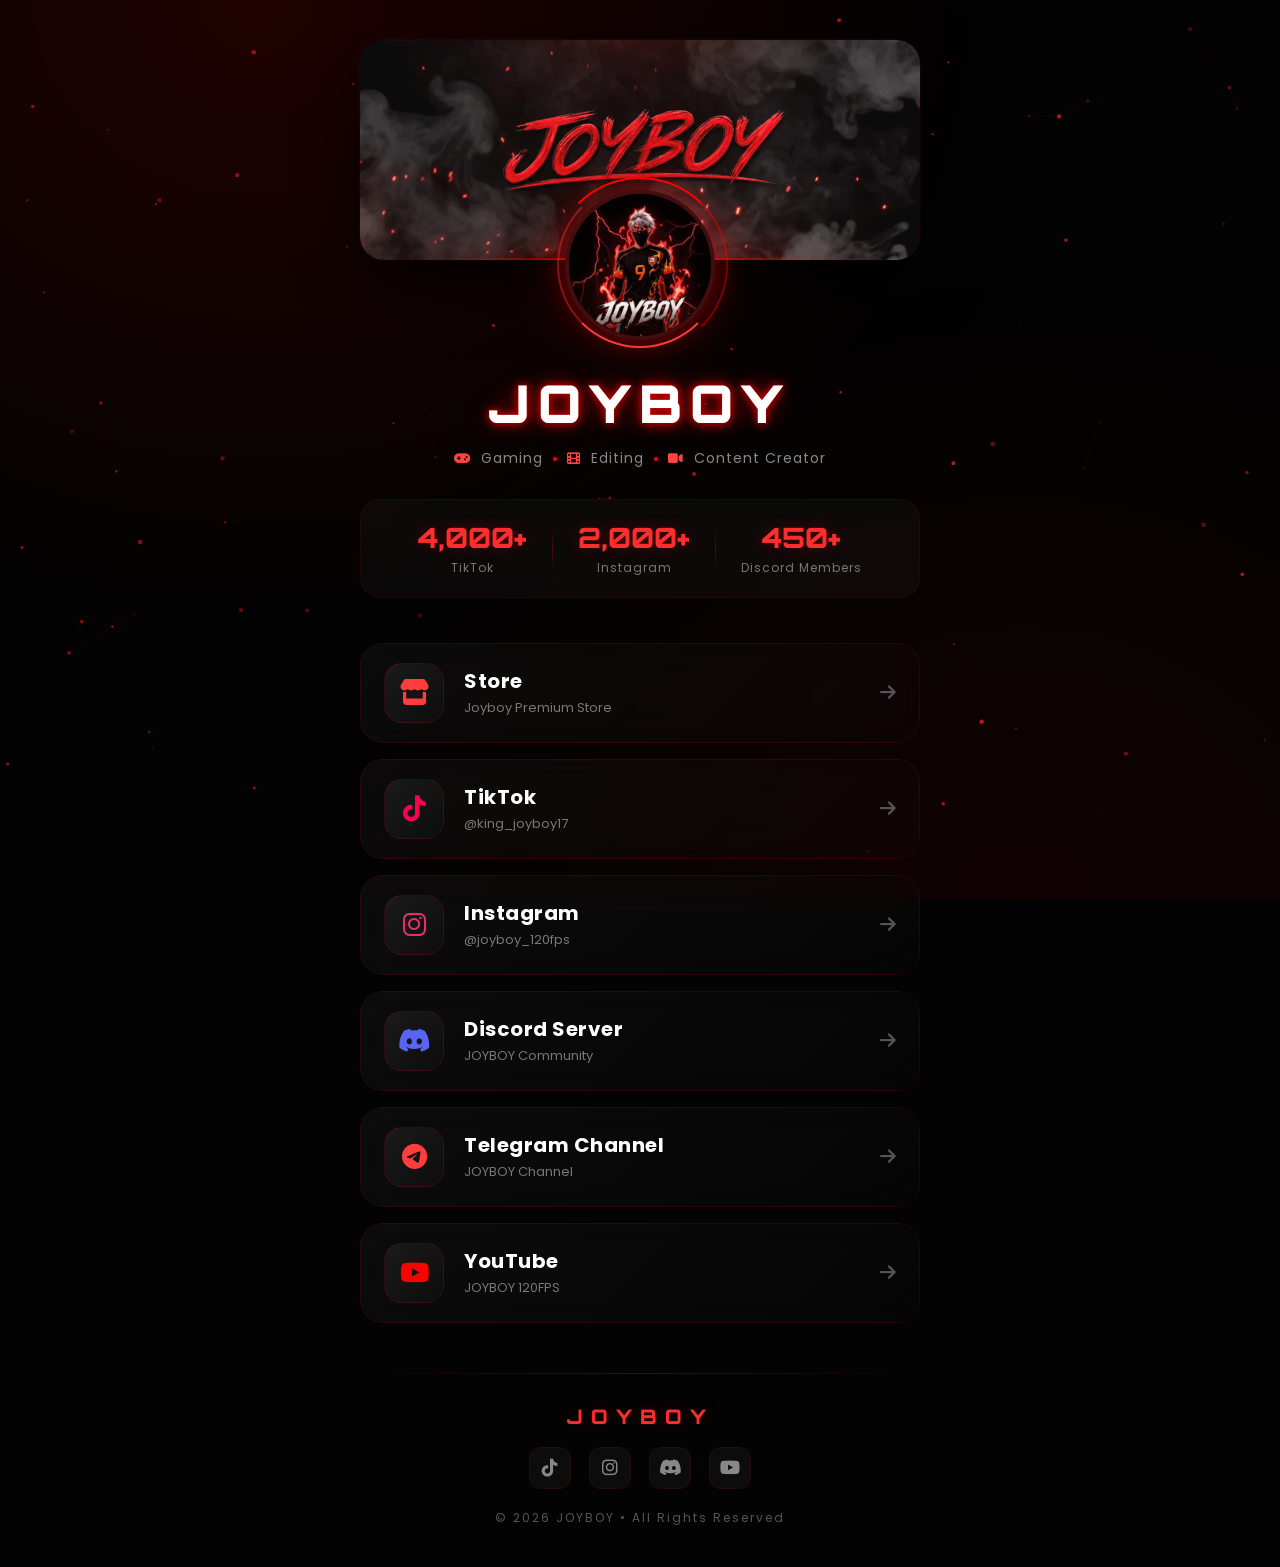
==== index.html @ d31a2109 "Enhance SEO with meta and Open Graph tags Added meta description and Open Graph metadata for better " ====
<!DOCTYPE html>
<html lang="en">
<head>
    <meta charset="UTF-8">
    <meta name="viewport" content="width=device-width, initial-scale=1.0">
    <meta http-equiv="X-Content-Type-Options" content="nosniff">
    <meta name="referrer" content="strict-origin-when-cross-origin">
    <meta name="robots" content="index, follow">
    <meta http-equiv="Permissions-Policy" content="camera=(), microphone=(), geolocation=()">
    
    <title>JOYBOY | Official Portfolio</title>
    <meta name="description" content="Official portfolio and links for JOYBOY — Gaming, Editing & Content Creation.">

    <!-- Open Graph / Social Sharing Metadata -->
    <meta property="og:type" content="website">
    <meta property="og:title" content="JOYBOY | Official Portfolio">
    <meta property="og:description" content="Official portfolio and links for JOYBOY — Gaming, Editing & Content Creation.">
    <meta property="og:image" content="logo.png">

    <link rel="icon" type="image/png" href="logo.png">

    <!-- Preload Critical Assets -->
    <link rel="preload" as="image" href="banner.gif">
    <link rel="preload" as="image" href="logo.png">

    <!-- DNS Prefetch & Preconnect for CDNs -->
    <link rel="preconnect" href="https://fonts.googleapis.com">
    <link rel="preconnect" href="https://fonts.gstatic.com" crossorigin>
    <link rel="dns-prefetch" href="https://cdnjs.cloudflare.com">

    <link href="https://fonts.googleapis.com/css2?family=Poppins:wght@300;400;500;600;700;800;900&family=Orbitron:wght@400;500;600;700;800;900&display=swap" rel="stylesheet">
    <link rel="stylesheet" href="https://cdnjs.cloudflare.com/ajax/libs/font-awesome/6.7.2/css/all.min.css" crossorigin="anonymous" referrerpolicy="no-referrer">
    <link rel="stylesheet" href="style.css">
</head>

<body>
    <!-- LOADING SCREEN -->
    <div class="loader" id="loader">
        <div class="loader-inner">
            <div class="loader-circle-box">
                <div class="loader-ring"></div>
                <div class="loader-percentage" id="loader-percent">0%</div>
            </div>
            <div class="loader-progress-bar">
                <div class="loader-progress-fill" id="loader-fill"></div>
            </div>
            <div class="loader-text">JOYBOY</div>
        </div>
    </div>

    <!-- Particles Canvas -->
    <canvas id="particles" aria-hidden="true"></canvas>

    <!-- Main Content -->
    <main class="container" id="main">

        <!-- Banner -->
        <header class="banner reveal">
            <div class="banner-overlay"></div>
            <img src="banner.gif" alt="JOYBOY Banner" loading="eager" decoding="async" fetchpriority="high">
            <div class="banner-glow"></div>
        </header>

        <!-- Profile Section -->
        <section class="profile reveal">
            <div class="logo-wrapper">
                <div class="logo-ring-outer"></div>
                <div class="logo-ring-inner"></div>
                <div class="logo">
                    <img src="logo.gif" alt="JOYBOY Logo" loading="eager" decoding="async" fetchpriority="high">
                </div>
            </div>
            <h1 class="glitch" data-text="JOYBOY">JOYBOY</h1>
            <div class="tagline">
                <span class="tagline-icon"><i class="fas fa-gamepad" aria-hidden="true"></i></span>
                <span>Gaming</span>
                <span class="dot" aria-hidden="true"></span>
                <span class="tagline-icon"><i class="fas fa-film" aria-hidden="true"></i></span>
                <span>Editing</span>
                <span class="dot" aria-hidden="true"></span>
                <span class="tagline-icon"><i class="fas fa-video" aria-hidden="true"></i></span>
                <span>Content Creator</span>
            </div>

            <!-- Stats -->
            <div class="stats" aria-label="Social Stats">
                <div class="stat-item">
                    <div class="stat-number" data-target="4000">0</div>
                    <div class="stat-label">TikTok</div>
                </div>
                <div class="stat-divider" aria-hidden="true"></div>
                <div class="stat-item">
                    <div class="stat-number" data-target="2000">0</div>
                    <div class="stat-label">Instagram</div>
                </div>
                <div class="stat-divider" aria-hidden="true"></div>
                <div class="stat-item">
                    <div class="stat-number" data-target="450">0</div>
                    <div class="stat-label">Discord Members</div>
                </div>
            </div>
        </section>

        <!-- Navigation Cards -->
        <nav class="cards-wrapper" aria-label="Social Media & Store Links">

            <!-- Store -->
            <a href="Store/index.html" class="card reveal">
                <div class="card-bg"></div>
                <div class="card-content">
                    <div class="icon store">
                        <i class="fas fa-store" aria-hidden="true"></i>
                        <div class="icon-pulse"></div>
                    </div>
                    <div class="text">
                        <h2>Store</h2>
                        <span>Joyboy Premium Store</span>
                    </div>
                    <i class="fas fa-arrow-right arrow" aria-hidden="true"></i>
                </div>
                <div class="card-border"></div>
            </a>

            <!-- TikTok -->
            <a href="https://tiktok.com/@king_joyboy17" target="_blank" rel="noopener noreferrer" class="card reveal">
                <div class="card-bg"></div>
                <div class="card-content">
                    <div class="icon tiktok">
                        <i class="fab fa-tiktok" aria-hidden="true"></i>
                        <div class="icon-pulse"></div>
                    </div>
                    <div class="text">
                        <h2>TikTok</h2>
                        <span>@king_joyboy17</span>
                    </div>
                    <i class="fas fa-arrow-right arrow" aria-hidden="true"></i>
                </div>
                <div class="card-border"></div>
            </a>

            <!-- Instagram -->
            <a href="https://instagram.com/joyboy_120fps" target="_blank" rel="noopener noreferrer" class="card reveal">
                <div class="card-bg"></div>
                <div class="card-content">
                    <div class="icon instagram">
                        <i class="fab fa-instagram" aria-hidden="true"></i>
                        <div class="icon-pulse"></div>
                    </div>
                    <div class="text">
                        <h2>Instagram</h2>
                        <span>@joyboy_120fps</span>
                    </div>
                    <i class="fas fa-arrow-right arrow" aria-hidden="true"></i>
                </div>
                <div class="card-border"></div>
            </a>

            <!-- Discord -->
            <a href="https://discord.gg/hg8tCag54G" target="_blank" rel="noopener noreferrer" class="card reveal">
                <div class="card-bg"></div>
                <div class="card-content">
                    <div class="icon discord">
                        <i class="fab fa-discord" aria-hidden="true"></i>
                        <div class="icon-pulse"></div>
                    </div>
                    <div class="text">
                        <h2>Discord Server</h2>
                        <span>JOYBOY Community</span>
                    </div>
                    <i class="fas fa-arrow-right arrow" aria-hidden="true"></i>
                </div>
                <div class="card-border"></div>
            </a>

            <!-- Telegram -->
            <a href="https://t.me/joyboy_120ff" target="_blank" rel="noopener noreferrer" class="card reveal">
                <div class="card-bg"></div>
                <div class="card-content">
                    <div class="icon telegram">
                        <i class="fab fa-telegram" aria-hidden="true"></i>
                        <div class="icon-pulse"></div>
                    </div>
                    <div class="text">
                        <h2>Telegram Channel</h2>
                        <span>JOYBOY Channel</span>
                    </div>
                    <i class="fas fa-arrow-right arrow" aria-hidden="true"></i>
                </div>
                <div class="card-border"></div>
            </a>

            <!-- YouTube -->
            <a href="https://www.youtube.com/@JoyBoy.120fps" target="_blank" rel="noopener noreferrer" class="card reveal">
                <div class="card-bg"></div>
                <div class="card-content">
                    <div class="icon youtube">
                        <i class="fab fa-youtube" aria-hidden="true"></i>
                        <div class="icon-pulse"></div>
                    </div>
                    <div class="text">
                        <h2>YouTube</h2>
                        <span>JOYBOY 120FPS</span>
                    </div>
                    <i class="fas fa-arrow-right arrow" aria-hidden="true"></i>
                </div>
                <div class="card-border"></div>
            </a>

        </nav>

        <!-- Footer -->
        <footer class="reveal">
            <div class="footer-line"></div>
            <div class="footer-content">
                <div class="footer-brand">JOYBOY</div>
                <div class="footer-socials">
                    <a href="https://tiktok.com/@king_joyboy17" target="_blank" rel="noopener noreferrer" aria-label="TikTok"><i class="fab fa-tiktok"></i></a>
                    <a href="https://instagram.com/joyboy_120fps" target="_blank" rel="noopener noreferrer" aria-label="Instagram"><i class="fab fa-instagram"></i></a>
                    <a href="https://discord.gg/hg8tCag54G" target="_blank" rel="noopener noreferrer" aria-label="Discord"><i class="fab fa-discord"></i></a>
                    <a href="https://www.youtube.com/@JoyBoy.120fps" target="_blank" rel="noopener noreferrer" aria-label="YouTube"><i class="fab fa-youtube"></i></a>
                </div>
                <div class="footer-copy">&copy; 2026 JOYBOY &bull; All Rights Reserved</div>
            </div>
        </footer>
    </main>

    <!-- JavaScript -->
    <script>
    (function() {
        'use strict';

        // ── Loading Screen ──
        window.addEventListener('load', function() {
            var loader = document.getElementById('loader');
            setTimeout(function() {
                loader.classList.add('hidden');
                document.getElementById('main').classList.add('visible');
            }, 1200);
        });

        // ── Particle System ──
        var canvas = document.getElementById('particles');
        var ctx = canvas.getContext('2d');
        var particles = [];
        var mouse = { x: null, y: null };
        var isAnimating = true;

        function resize() {
            canvas.width = window.innerWidth;
            canvas.height = window.innerHeight;
        }
        resize();
        window.addEventListener('resize', resize, { passive: true });

        window.addEventListener('mousemove', function(e) {
            mouse.x = e.clientX;
            mouse.y = e.clientY;
        }, { passive: true });

        function Particle() {
            this.x = Math.random() * canvas.width;
            this.y = Math.random() * canvas.height;
            this.size = Math.random() * 2 + 0.5;
            this.speedX = (Math.random() - 0.5) * 0.8;
            this.speedY = (Math.random() - 0.5) * 0.8;
            this.opacity = Math.random() * 0.5 + 0.2;
        }

        Particle.prototype.update = function() {
            this.x += this.speedX;
            this.y += this.speedY;
            if (this.x > canvas.width) this.x = 0;
            if (this.x < 0) this.x = canvas.width;
            if (this.y > canvas.height) this.y = 0;
            if (this.y < 0) this.y = canvas.height;

            if (mouse.x !== null) {
                var dx = mouse.x - this.x;
                var dy = mouse.y - this.y;
                var dist = Math.sqrt(dx * dx + dy * dy);
                if (dist < 120) {
                    this.x -= dx * 0.02;
                    this.y -= dy * 0.02;
                }
            }
        };

        Particle.prototype.draw = function() {
            ctx.beginPath();
            ctx.arc(this.x, this.y, this.size, 0, Math.PI * 2);
            ctx.fillStyle = 'rgba(255, 40, 40, ' + this.opacity + ')';
            ctx.fill();
        };

        var particleCount = Math.min(80, Math.floor(window.innerWidth / 15));
        for (var i = 0; i < particleCount; i++) {
            particles.push(new Particle());
        }

        function connectParticles() {
            for (var a = 0; a < particles.length; a++) {
                for (var b = a + 1; b < particles.length; b++) {
                    var dx = particles[a].x - particles[b].x;
                    var dy = particles[a].y - particles[b].y;
                    var dist = Math.sqrt(dx * dx + dy * dy);
                    if (dist < 150) {
                        ctx.beginPath();
                        ctx.strokeStyle = 'rgba(255, 0, 0, ' + (0.15 * (1 - dist / 150)) + ')';
                        ctx.lineWidth = 0.5;
                        ctx.moveTo(particles[a].x, particles[a].y);
                        ctx.lineTo(particles[b].x, particles[b].y);
                        ctx.stroke();
                    }
                }
            }
        }

        function animate() {
            if (!isAnimating) return;
            ctx.clearRect(0, 0, canvas.width, canvas.height);
            for (var i = 0; i < particles.length; i++) {
                particles[i].update();
                particles[i].draw();
            }
            connectParticles();
            requestAnimationFrame(animate);
        }
        animate();

        // Pause animation when page is hidden to save performance
        document.addEventListener('visibilitychange', function() {
            isAnimating = !document.hidden;
            if (isAnimating) animate();
        });

        // ── Scroll Reveal ──
        var reveals = document.querySelectorAll('.reveal');
        function checkReveal() {
            for (var i = 0; i < reveals.length; i++) {
                var top = reveals[i].getBoundingClientRect().top;
                if (top < window.innerHeight - 60) {
                    reveals[i].classList.add('active');
                }
            }
        }
        window.addEventListener('scroll', checkReveal, { passive: true });
        window.addEventListener('load', function() {
            setTimeout(checkReveal, 1300);
        });

        // ── Counter Animation ──
        function animateCounters() {
            var counters = document.querySelectorAll('.stat-number');
            for (var i = 0; i < counters.length; i++) {
                var target = parseInt(counters[i].getAttribute('data-target'), 10);
                var increment = target / 60;
                var el = counters[i];
                (function(el, target, increment) {
                    var current = 0;
                    function step() {
                        current += increment;
                        if (current >= target) {
                            el.textContent = target.toLocaleString() + '+';
                        } else {
                            el.textContent = Math.floor(current).toLocaleString() + '+';
                            requestAnimationFrame(step);
                        }
                    }
                    step();
                })(el, target, increment);
            }
        }

        var statsObserved = false;
        var statsSection = document.querySelector('.stats');
        if (statsSection) {
            var observer = new IntersectionObserver(function(entries) {
                if (entries[0].isIntersecting && !statsObserved) {
                    statsObserved = true;
                    animateCounters();
                }
            }, { threshold: 0.5 });
            observer.observe(statsSection);
        }

        // ── Tilt Effect on Cards ──
        var cards = document.querySelectorAll('.card');
        for (var i = 0; i < cards.length; i++) {
            (function(card) {
                card.addEventListener('mousemove', function(e) {
                    var rect = card.getBoundingClientRect();
                    var x = e.clientX - rect.left;
                    var y = e.clientY - rect.top;
                    var centerX = rect.width / 2;
                    var centerY = rect.height / 2;
                    var rotateX = (y - centerY) / 15;
                    var rotateY = (centerX - x) / 15;
                    card.style.transform = 'perspective(1000px) rotateX(' + rotateX + 'deg) rotateY(' + rotateY + 'deg) translateY(-5px)';
                }, { passive: true });
                card.addEventListener('mouseleave', function() {
                    card.style.transform = 'perspective(1000px) rotateX(0) rotateY(0) translateY(0)';
                });
            })(cards[i]);
        }

        // ── Image Fade-in on Load ──
        var allImages = document.querySelectorAll('.banner img, .logo img');
        for (var i = 0; i < allImages.length; i++) {
            (function(img) {
                if (img.complete) {
                    img.classList.add('loaded');
                } else {
                    img.addEventListener('load', function() {
                        img.classList.add('loaded');
                    });
                }
            })(allImages[i]);
        }

    })();

        document.addEventListener("DOMContentLoaded", () => {
        const loader = document.getElementById("loader");
        const loaderPercent = document.getElementById("loader-percent");
        const loaderFill = document.getElementById("loader-fill");
        const container = document.querySelector(".container");

        let progress = 0;

        // Simulate page loading progress from 0 to 100
        const interval = setInterval(() => {
            // Increases progress by a random amount for a natural load feel
            progress += Math.floor(Math.random() * 5) + 2;

            if (progress >= 100) {
                progress = 100;
                clearInterval(interval);

                // Update UI to 100%
                loaderPercent.textContent = `100%`;
                loaderFill.style.width = `100%`;

                // Fade out loader and reveal content
                setTimeout(() => {
                    loader.classList.add("hidden");
                    if (container) {
                        container.classList.add("visible");
                    }
                }, 400);
            } else {
                loaderPercent.textContent = `${progress}%`;
                loaderFill.style.width = `${progress}%`;
            }
        }, 30);
    });
    </script>
</body>
</html>
---- style.css ----
* {
    margin: 0;
    padding: 0;
    box-sizing: border-box;
    font-family: 'Poppins', sans-serif;
}

img {
    image-rendering: auto;
    -webkit-user-drag: none;
    user-select: none;
}

body {
    background: #030303;
    color: #fff;
    overflow-x: hidden;
    display: flex;
    justify-content: center;
    min-height: 100vh;
    position: relative;
    padding: 40px 20px;
}

/* ══════════════════════════════════ */
/* LOADING SCREEN                     */
/* ══════════════════════════════════ */

.loader {
    position: fixed;
    inset: 0;
    background: #030303;
    display: flex;
    align-items: center;
    justify-content: center;
    z-index: 10000;
    transition: opacity 0.6s ease, visibility 0.6s ease;
}

.loader.hidden {
    opacity: 0;
    visibility: hidden;
    pointer-events: none;
}

.loader-inner {
    text-align: center;
    position: relative;
}

.loader-ring {
    width: 120px;
    height: 120px;
    border-radius: 50%;
    border: 3px solid transparent;
    border-top-color: #ff0000;
    border-right-color: #ff000088;
    animation: loaderSpin 1s linear infinite;
    margin: 0 auto 20px;
    position: relative;
}

.loader-ring::before {
    content: '';
    position: absolute;
    inset: 8px;
    border-radius: 50%;
    border: 2px solid transparent;
    border-bottom-color: #ff4444;
    border-left-color: #ff444488;
    animation: loaderSpin 0.6s linear infinite reverse;
}

@keyframes loaderSpin {
    to { transform: rotate(360deg); }
}

.loader-text {
    font-family: 'Orbitron', sans-serif;
    font-size: 28px;
    font-weight: 900;
    letter-spacing: 10px;
    color: #ff0000;
    text-shadow:
        0 0 20px #ff000088,
        0 0 40px #ff000044;
    animation: loaderPulse 1.5s ease-in-out infinite;
}

@keyframes loaderPulse {
    0%, 100% { opacity: 0.5; }
    50% { opacity: 1; }
}

/* ══════════════════════════════════ */
/* PARTICLES CANVAS                   */
/* ══════════════════════════════════ */

#particles {
    position: fixed;
    inset: 0;
    z-index: 0;
    pointer-events: none;
}

/* ══════════════════════════════════ */
/* ANIMATED BACKGROUND                */
/* ══════════════════════════════════ */

body::before {
    content: '';
    position: fixed;
    width: 400%;
    height: 400%;
    background:
        radial-gradient(circle, rgba(255, 0, 0, 0.06) 1px, transparent 1px);
    background-size: 80px 80px;
    animation: bgDrift 40s linear infinite;
    z-index: -2;
    top: -50%;
    left: -50%;
}

@keyframes bgDrift {
    from { transform: translate(0, 0) rotate(0deg); }
    to { transform: translate(-80px, -80px) rotate(1deg); }
}

body::after {
    content: '';
    position: fixed;
    inset: 0;
    background:
        radial-gradient(ellipse at 20% 0%, rgba(255, 0, 0, 0.12) 0%, transparent 50%),
        radial-gradient(ellipse at 80% 100%, rgba(255, 0, 0, 0.06) 0%, transparent 50%);
    z-index: -1;
    pointer-events: none;
}

/* ══════════════════════════════════ */
/* CONTAINER                          */
/* ══════════════════════════════════ */

.container {
    width: 100%;
    max-width: 560px;
    position: relative;
    z-index: 1;
    opacity: 0;
    transition: opacity 0.8s ease;
}

.container.visible {
    opacity: 1;
}

/* ══════════════════════════════════ */
/* SCROLL REVEAL                      */
/* ══════════════════════════════════ */

.reveal {
    opacity: 0;
    transform: translateY(40px);
    transition: opacity 0.7s ease, transform 0.7s ease;
}

.reveal.active {
    opacity: 1;
    transform: translateY(0);
}

/* ══════════════════════════════════ */
/* BANNER                             */
/* ══════════════════════════════════ */

.banner {
    width: 100%;
    height: 220px;
    border-radius: 24px;
    overflow: hidden;
    position: relative;
    box-shadow:
        0 25px 60px rgba(0, 0, 0, 0.7),
        0 0 0 1px rgba(255, 0, 0, 0.1);
    background: #0a0a0a;
}

/* Skeleton shimmer while loading */
.banner::after {
    content: '';
    position: absolute;
    inset: 0;
    background: linear-gradient(
        90deg,
        #0a0a0a 25%,
        #151515 50%,
        #0a0a0a 75%
    );
    background-size: 200% 100%;
    animation: bannerShimmer 1.5s ease-in-out infinite;
    z-index: 0;
}

.banner img.loaded ~ .banner-overlay,
.banner img.loaded {
    z-index: 1;
}

@keyframes bannerShimmer {
    0% { background-position: 200% 0; }
    100% { background-position: -200% 0; }
}

.banner img {
    width: 100%;
    height: 100%;
    object-fit: cover;
    transition: transform 0.6s ease, opacity 0.5s ease;
    opacity: 0;
    position: relative;
    z-index: 1;
}

.banner img.loaded {
    opacity: 1;
}

.banner:hover img {
    transform: scale(1.05);
}

.banner-overlay {
    position: absolute;
    inset: 0;
    background: linear-gradient(
        180deg,
        transparent 40%,
        rgba(3, 3, 3, 0.8) 100%
    );
    z-index: 1;
    pointer-events: none;
}

.banner-glow {
    position: absolute;
    bottom: -2px;
    left: 10%;
    right: 10%;
    height: 4px;
    background: linear-gradient(90deg, transparent, #ff0000, transparent);
    border-radius: 50%;
    box-shadow: 0 0 30px #ff000088, 0 0 60px #ff000044;
    z-index: 2;
    animation: bannerGlow 3s ease-in-out infinite;
}

@keyframes bannerGlow {
    0%, 100% { opacity: 0.6; }
    50% { opacity: 1; }
}

/* ══════════════════════════════════ */
/* PROFILE SECTION                    */
/* ══════════════════════════════════ */

.profile {
    text-align: center;
    margin-top: -75px;
    margin-bottom: 45px;
    position: relative;
    z-index: 2;
}

/* Logo Wrapper with animated rings */
.logo-wrapper {
    width: 160px;
    height: 160px;
    margin: 0 auto;
    position: relative;
    display: flex;
    align-items: center;
    justify-content: center;
}

.logo-ring-outer,
.logo-ring-inner {
    position: absolute;
    border-radius: 50%;
    border: 2px solid transparent;
}

.logo-ring-outer {
    inset: -8px;
    border-top-color: #ff0000;
    border-right-color: #ff000066;
    animation: ringRotate 4s linear infinite;
}

.logo-ring-inner {
    inset: -3px;
    border-bottom-color: #ff4444;
    border-left-color: #ff444466;
    animation: ringRotate 2.5s linear infinite reverse;
}

@keyframes ringRotate {
    to { transform: rotate(360deg); }
}

.logo {
    width: 150px;
    height: 150px;
    border-radius: 50%;
    overflow: hidden;
    background: #111;
    border: 4px solid rgba(255, 0, 0, 0.2);
    box-shadow:
        0 0 30px #ff000066,
        0 0 60px #ff000033,
        inset 0 0 20px rgba(0, 0, 0, 0.5);
    position: relative;
    z-index: 1;
}

.logo img {
    width: 100%;
    height: 100%;
    object-fit: cover;
}

/* Glitch Title */
.profile h1 {
    margin-top: 25px;
    font-family: 'Orbitron', sans-serif;
    font-size: 52px;
    font-weight: 900;
    letter-spacing: 8px;
    color: #fff;
    position: relative;
    text-shadow:
        0 0 10px #ff000066,
        0 0 30px #ff000033;
}

.glitch::before,
.glitch::after {
    content: attr(data-text);
    position: absolute;
    left: 0;
    right: 0;
    top: 0;
    overflow: hidden;
    pointer-events: none;
}

.glitch::before {
    color: #ff0000;
    z-index: -1;
    animation: glitch1 3s infinite linear alternate-reverse;
}

.glitch::after {
    color: #00ffff;
    z-index: -2;
    animation: glitch2 2s infinite linear alternate-reverse;
}

@keyframes glitch1 {
    0%, 90% { clip-path: inset(0 0 0 0); transform: translate(0); }
    92% { clip-path: inset(20% 0 40% 0); transform: translate(-3px, 2px); }
    94% { clip-path: inset(60% 0 10% 0); transform: translate(3px, -1px); }
    96% { clip-path: inset(30% 0 30% 0); transform: translate(-2px, 1px); }
    98% { clip-path: inset(10% 0 70% 0); transform: translate(2px, -2px); }
    100% { clip-path: inset(0 0 0 0); transform: translate(0); }
}

@keyframes glitch2 {
    0%, 88% { clip-path: inset(0 0 0 0); transform: translate(0); }
    90% { clip-path: inset(50% 0 20% 0); transform: translate(3px, 1px); }
    93% { clip-path: inset(10% 0 60% 0); transform: translate(-3px, -1px); }
    96% { clip-path: inset(40% 0 20% 0); transform: translate(2px, 2px); }
    100% { clip-path: inset(0 0 0 0); transform: translate(0); }
}

/* Tagline */
.tagline {
    display: flex;
    align-items: center;
    justify-content: center;
    gap: 10px;
    margin-top: 12px;
    flex-wrap: wrap;
}

.tagline span {
    color: #888;
    font-size: 14px;
    font-weight: 400;
    letter-spacing: 1px;
}

.tagline .tagline-icon {
    color: #ff4444;
    font-size: 13px;
}

.tagline .dot {
    width: 4px;
    height: 4px;
    background: #ff0000;
    border-radius: 50%;
    display: inline-block;
    box-shadow: 0 0 6px #ff000088;
}

/* ══════════════════════════════════ */
/* STATS SECTION                      */
/* ══════════════════════════════════ */

.stats {
    display: flex;
    align-items: center;
    justify-content: center;
    gap: 25px;
    margin-top: 30px;
    padding: 20px 30px;
    background: rgba(255, 255, 255, 0.03);
    border: 1px solid rgba(255, 0, 0, 0.1);
    border-radius: 20px;
    backdrop-filter: blur(10px);
}

.stat-item {
    text-align: center;
}

.stat-number {
    font-family: 'Orbitron', sans-serif;
    font-size: 28px;
    font-weight: 800;
    color: #ff2d2d;
    text-shadow: 0 0 15px #ff000044;
}

.stat-label {
    font-size: 12px;
    color: #777;
    letter-spacing: 1px;
    margin-top: 4px;
}

.stat-divider {
    width: 1px;
    height: 40px;
    background: linear-gradient(180deg, transparent, rgba(255, 0, 0, 0.3), transparent);
}

/* ══════════════════════════════════ */
/* CARDS                              */
/* ══════════════════════════════════ */

.cards-wrapper {
    display: flex;
    flex-direction: column;
    gap: 16px;
}

.card {
    display: block;
    text-decoration: none;
    color: #fff;
    position: relative;
    border-radius: 22px;
    overflow: hidden;
    transition: transform 0.4s ease, box-shadow 0.4s ease;
    cursor: pointer;
}

.card-bg {
    position: absolute;
    inset: 0;
    background: linear-gradient(
        135deg,
        rgba(255, 255, 255, 0.04) 0%,
        rgba(255, 255, 255, 0.01) 100%
    );
    backdrop-filter: blur(20px);
    z-index: 0;
}

.card-border {
    position: absolute;
    inset: 0;
    border-radius: 22px;
    border: 1px solid rgba(255, 0, 0, 0.15);
    z-index: 2;
    pointer-events: none;
    transition: border-color 0.4s ease;
}

.card:hover .card-border {
    border-color: rgba(255, 0, 0, 0.6);
}

.card:hover {
    box-shadow:
        0 10px 40px rgba(255, 0, 0, 0.15),
        0 0 0 1px rgba(255, 0, 0, 0.3),
        inset 0 0 30px rgba(255, 0, 0, 0.03);
}

.card-content {
    display: flex;
    align-items: center;
    justify-content: space-between;
    padding: 20px 24px;
    position: relative;
    z-index: 1;
}

/* Icon */
.icon {
    width: 60px;
    height: 60px;
    border-radius: 18px;
    background: linear-gradient(135deg, #1a1a1a, #0d0d0d);
    border: 1px solid rgba(255, 0, 0, 0.15);
    display: flex;
    align-items: center;
    justify-content: center;
    font-size: 26px;
    color: #ff3d3d;
    position: relative;
    transition: transform 0.4s ease, box-shadow 0.4s ease, border-color 0.4s ease;
    flex-shrink: 0;
}

.icon-pulse {
    position: absolute;
    inset: -4px;
    border-radius: 20px;
    border: 2px solid transparent;
    opacity: 0;
    transition: opacity 0.4s ease;
}

.card:hover .icon {
    transform: scale(1.1) rotate(5deg);
    box-shadow: 0 0 25px rgba(255, 0, 0, 0.4);
    border-color: rgba(255, 0, 0, 0.5);
}

.card:hover .icon-pulse {
    opacity: 1;
    border-color: rgba(255, 0, 0, 0.3);
    animation: iconPulse 1.5s ease-in-out infinite;
}

@keyframes iconPulse {
    0%, 100% { transform: scale(1); opacity: 0.5; }
    50% { transform: scale(1.15); opacity: 0; }
}

/* Icon Variants */
.icon.tiktok { color: #ff0050; }
.icon.instagram { color: #e1306c; }
.icon.discord { color: #5865f2; }
.icon.youtube { color: #ff0000; }

.card:hover .icon.tiktok { box-shadow: 0 0 25px rgba(255, 0, 80, 0.4); border-color: rgba(255, 0, 80, 0.5); }
.card:hover .icon.instagram { box-shadow: 0 0 25px rgba(225, 48, 108, 0.4); border-color: rgba(225, 48, 108, 0.5); }
.card:hover .icon.discord { box-shadow: 0 0 25px rgba(88, 101, 242, 0.4); border-color: rgba(88, 101, 242, 0.5); }
.card:hover .icon.youtube { box-shadow: 0 0 25px rgba(255, 0, 0, 0.4); border-color: rgba(255, 0, 0, 0.5); }

/* Text */
.text {
    flex: 1;
    margin-left: 20px;
}

.text h2 {
    font-size: 20px;
    font-weight: 700;
    letter-spacing: 0.5px;
    line-height: 1.3;
}

.text span {
    font-size: 13px;
    color: #777;
    font-weight: 400;
    transition: color 0.3s ease;
}

.card:hover .text span {
    color: #ff6666;
}

/* Arrow */
.arrow {
    font-size: 18px;
    color: #555;
    transition: transform 0.4s ease, color 0.4s ease;
    flex-shrink: 0;
}

.card:hover .arrow {
    transform: translateX(6px);
    color: #ff0000;
}

/* Staggered reveal delay */
.card.reveal:nth-of-type(1) { transition-delay: 0.1s; }
.card.reveal:nth-of-type(2) { transition-delay: 0.2s; }
.card.reveal:nth-of-type(3) { transition-delay: 0.3s; }
.card.reveal:nth-of-type(4) { transition-delay: 0.4s; }
.card.reveal:nth-of-type(5) { transition-delay: 0.5s; }

/* ══════════════════════════════════ */
/* FOOTER                             */
/* ══════════════════════════════════ */

footer {
    margin-top: 50px;
    position: relative;
}

.footer-line {
    width: 100%;
    height: 1px;
    background: linear-gradient(90deg, transparent, rgba(255, 0, 0, 0.3), transparent);
    margin-bottom: 30px;
}

.footer-content {
    text-align: center;
}

.footer-brand {
    font-family: 'Orbitron', sans-serif;
    font-size: 20px;
    font-weight: 800;
    letter-spacing: 8px;
    color: #ff2d2d;
    text-shadow: 0 0 15px #ff000044;
    margin-bottom: 18px;
}

.footer-socials {
    display: flex;
    justify-content: center;
    gap: 18px;
    margin-bottom: 20px;
}

.footer-socials a {
    width: 42px;
    height: 42px;
    border-radius: 12px;
    background: rgba(255, 255, 255, 0.04);
    border: 1px solid rgba(255, 0, 0, 0.1);
    display: flex;
    align-items: center;
    justify-content: center;
    color: #888;
    font-size: 18px;
    text-decoration: none;
    transition: all 0.3s ease;
}

.footer-socials a:hover {
    color: #ff0000;
    border-color: rgba(255, 0, 0, 0.5);
    background: rgba(255, 0, 0, 0.08);
    transform: translateY(-4px);
    box-shadow: 0 8px 20px rgba(255, 0, 0, 0.2);
}

.footer-copy {
    font-size: 12px;
    color: #555;
    letter-spacing: 2px;
}

/* ══════════════════════════════════ */
/* CUSTOM SCROLLBAR                   */
/* ══════════════════════════════════ */

::-webkit-scrollbar {
    width: 8px;
}

::-webkit-scrollbar-thumb {
    background: linear-gradient(180deg, #ff0000, #aa0000);
    border-radius: 20px;
}

::-webkit-scrollbar-track {
    background: #0a0a0a;
}

/* ══════════════════════════════════ */
/* RESPONSIVE                         */
/* ══════════════════════════════════ */

@media (max-width: 600px) {
    body {
        padding: 20px 14px;
    }

    .banner {
        height: 170px;
        border-radius: 18px;
    }

    .profile {
        margin-top: -60px;
    }

    .logo-wrapper {
        width: 130px;
        height: 130px;
    }

    .logo {
        width: 120px;
        height: 120px;
    }

    .profile h1 {
        font-size: 36px;
        letter-spacing: 5px;
    }

    .tagline span {
        font-size: 12px;
    }

    .stats {
        gap: 15px;
        padding: 16px 20px;
    }

    .stat-number {
        font-size: 22px;
    }

    .stat-label {
        font-size: 10px;
    }

    .card-content {
        padding: 16px 18px;
    }

    .icon {
        width: 50px;
        height: 50px;
        font-size: 22px;
        border-radius: 14px;
    }

    .text h2 {
        font-size: 17px;
    }

    .text span {
        font-size: 12px;
    }

    .footer-brand {
        font-size: 16px;
        letter-spacing: 5px;
    }
}

@media (max-width: 380px) {
    .stats {
        flex-direction: column;
        gap: 12px;
    }

    .stat-divider {
        width: 40px;
        height: 1px;
    }

    .profile h1 {
        font-size: 28px;
    }
}
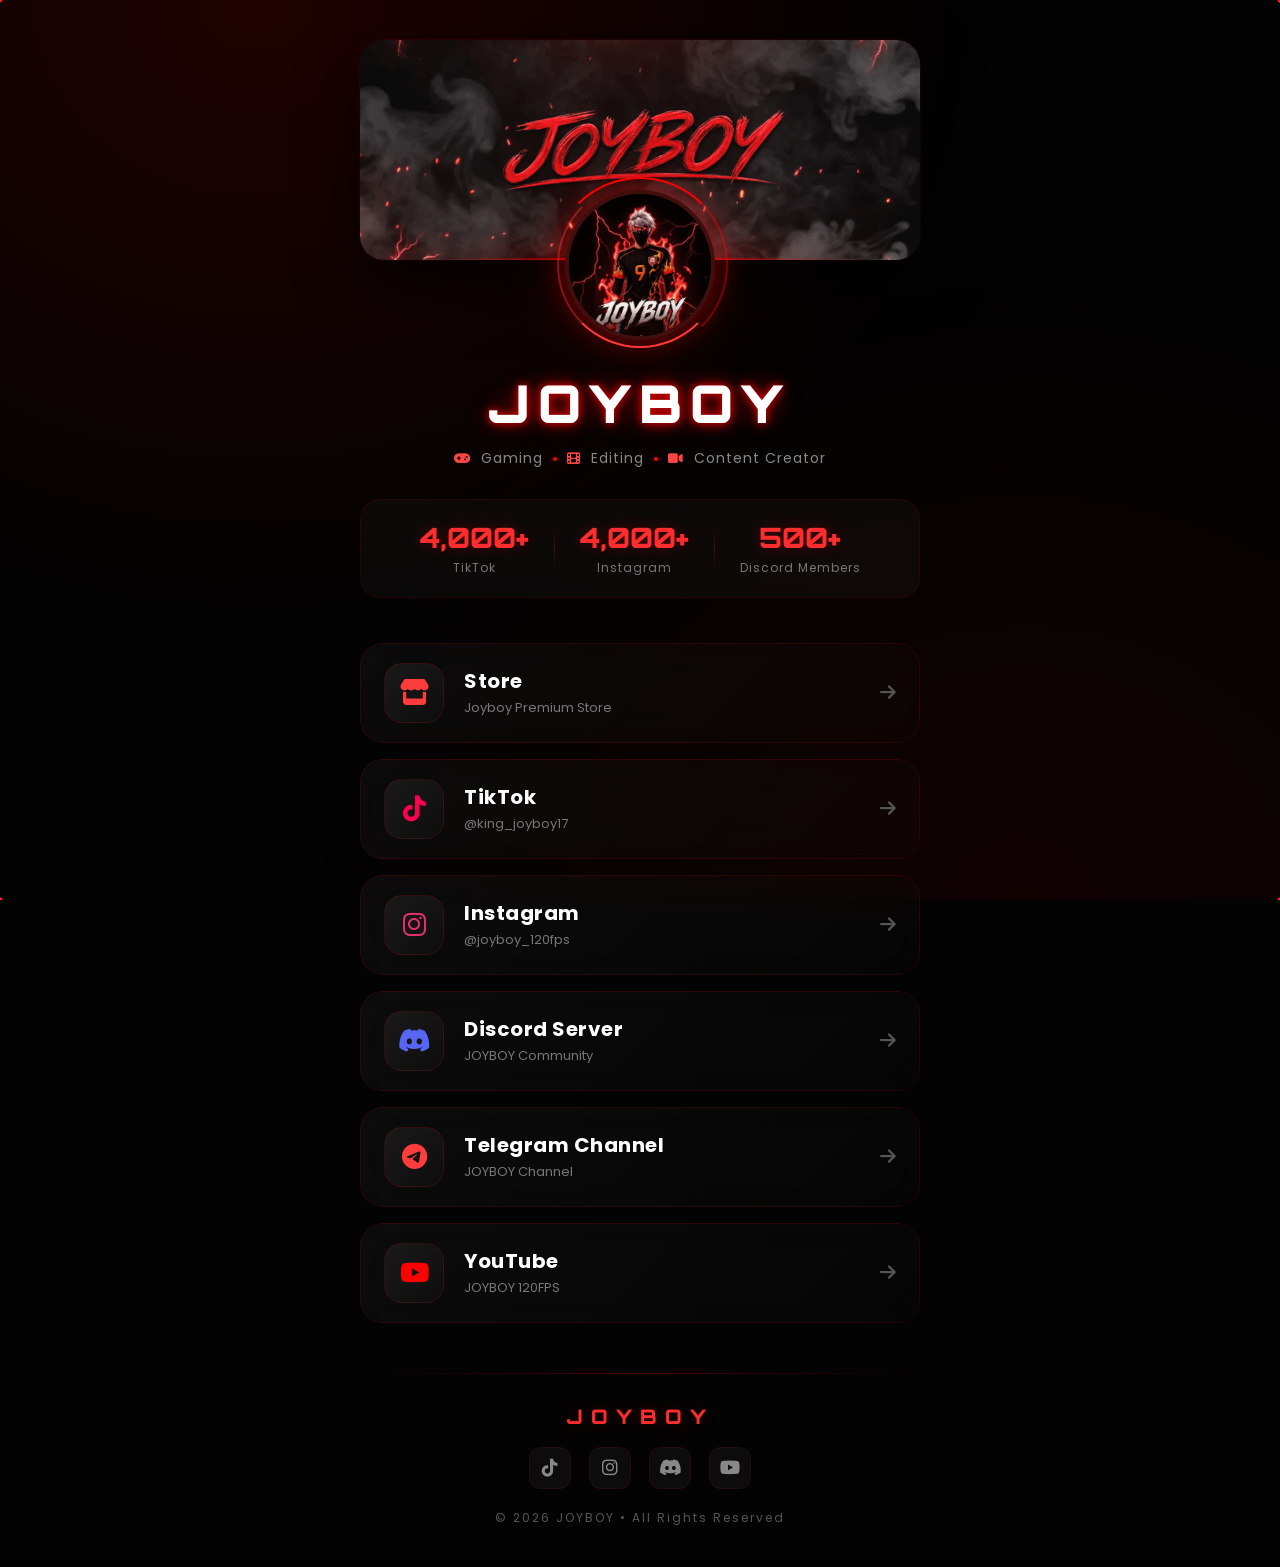
==== commit 51e54eec: "Update index.html" ====
--- a/index.html
+++ b/index.html
@@ -90,12 +90,12 @@
                 </div>
                 <div class="stat-divider" aria-hidden="true"></div>
                 <div class="stat-item">
-                    <div class="stat-number" data-target="2000">0</div>
+                    <div class="stat-number" data-target="4000">0</div>
                     <div class="stat-label">Instagram</div>
                 </div>
                 <div class="stat-divider" aria-hidden="true"></div>
                 <div class="stat-item">
-                    <div class="stat-number" data-target="450">0</div>
+                    <div class="stat-number" data-target="500">0</div>
                     <div class="stat-label">Discord Members</div>
                 </div>
             </div>
--- a/style.css
+++ b/style.css
@@ -1,3 +1,7 @@
+/* ══════════════════════════════════ */
+/* BASE & RESET                       */
+/* ══════════════════════════════════ */
+
 * {
     margin: 0;
     padding: 0;
@@ -46,18 +50,32 @@
 .loader-inner {
     text-align: center;
     position: relative;
-}
-
+    display: flex;
+    flex-direction: column;
+    align-items: center;
+    justify-content: center;
+}
+
+/* Wrapper to hold both the spinning ring and percentage number centered */
+.loader-circle-box {
+    position: relative;
+    width: 160px;
+    height: 160px;
+    display: flex;
+    align-items: center;
+    justify-content: center;
+    margin-bottom: 25px;
+}
+
+/* Spinning Ring around the number */
 .loader-ring {
-    width: 120px;
-    height: 120px;
+    position: absolute;
+    inset: 0;
     border-radius: 50%;
-    border: 3px solid transparent;
+    border: 3px solid rgba(255, 0, 0, 0.1);
     border-top-color: #ff0000;
-    border-right-color: #ff000088;
+    border-right-color: rgba(255, 0, 0, 0.6);
     animation: loaderSpin 1s linear infinite;
-    margin: 0 auto 20px;
-    position: relative;
 }
 
 .loader-ring::before {
@@ -67,7 +85,7 @@
     border-radius: 50%;
     border: 2px solid transparent;
     border-bottom-color: #ff4444;
-    border-left-color: #ff444488;
+    border-left-color: rgba(255, 68, 68, 0.5);
     animation: loaderSpin 0.6s linear infinite reverse;
 }
 
@@ -75,15 +93,44 @@
     to { transform: rotate(360deg); }
 }
 
+/* Percentage Number centered inside the circle */
+.loader-percentage {
+    font-family: 'Orbitron', sans-serif;
+    font-size: 32px;
+    font-weight: 900;
+    color: #ffffff;
+    text-shadow: 0 0 15px rgba(255, 0, 0, 0.8);
+    z-index: 2;
+}
+
+/* Progress Bar Container */
+.loader-progress-bar {
+    width: 220px;
+    height: 6px;
+    background: rgba(255, 255, 255, 0.08);
+    border: 1px solid rgba(255, 0, 0, 0.3);
+    border-radius: 10px;
+    overflow: hidden;
+    margin-bottom: 15px;
+    box-shadow: 0 0 10px rgba(255, 0, 0, 0.2);
+}
+
+/* Progress Fill */
+.loader-progress-fill {
+    width: 0%;
+    height: 100%;
+    background: linear-gradient(90deg, #ff0000, #ff4444);
+    box-shadow: 0 0 12px #ff0000;
+    transition: width 0.1s linear;
+}
+
 .loader-text {
     font-family: 'Orbitron', sans-serif;
-    font-size: 28px;
-    font-weight: 900;
-    letter-spacing: 10px;
+    font-size: 16px;
+    font-weight: 700;
+    letter-spacing: 6px;
     color: #ff0000;
-    text-shadow:
-        0 0 20px #ff000088,
-        0 0 40px #ff000044;
+    text-shadow: 0 0 10px rgba(255, 0, 0, 0.5);
     animation: loaderPulse 1.5s ease-in-out infinite;
 }
 
@@ -112,8 +159,7 @@
     position: fixed;
     width: 400%;
     height: 400%;
-    background:
-        radial-gradient(circle, rgba(255, 0, 0, 0.06) 1px, transparent 1px);
+    background: radial-gradient(circle, rgba(255, 0, 0, 0.06) 1px, transparent 1px);
     background-size: 80px 80px;
     animation: bgDrift 40s linear infinite;
     z-index: -2;
@@ -185,7 +231,6 @@
     background: #0a0a0a;
 }
 
-/* Skeleton shimmer while loading */
 .banner::after {
     content: '';
     position: absolute;
@@ -249,7 +294,7 @@
     height: 4px;
     background: linear-gradient(90deg, transparent, #ff0000, transparent);
     border-radius: 50%;
-    box-shadow: 0 0 30px #ff000088, 0 0 60px #ff000044;
+    box-shadow: 0 0 30px rgba(255, 0, 0, 0.533), 0 0 60px rgba(255, 0, 0, 0.267);
     z-index: 2;
     animation: bannerGlow 3s ease-in-out infinite;
 }
@@ -271,7 +316,6 @@
     z-index: 2;
 }
 
-/* Logo Wrapper with animated rings */
 .logo-wrapper {
     width: 160px;
     height: 160px;
@@ -292,14 +336,14 @@
 .logo-ring-outer {
     inset: -8px;
     border-top-color: #ff0000;
-    border-right-color: #ff000066;
+    border-right-color: rgba(255, 0, 0, 0.4);
     animation: ringRotate 4s linear infinite;
 }
 
 .logo-ring-inner {
     inset: -3px;
     border-bottom-color: #ff4444;
-    border-left-color: #ff444466;
+    border-left-color: rgba(255, 68, 68, 0.4);
     animation: ringRotate 2.5s linear infinite reverse;
 }
 
@@ -315,8 +359,8 @@
     background: #111;
     border: 4px solid rgba(255, 0, 0, 0.2);
     box-shadow:
-        0 0 30px #ff000066,
-        0 0 60px #ff000033,
+        0 0 30px rgba(255, 0, 0, 0.4),
+        0 0 60px rgba(255, 0, 0, 0.2),
         inset 0 0 20px rgba(0, 0, 0, 0.5);
     position: relative;
     z-index: 1;
@@ -328,7 +372,6 @@
     object-fit: cover;
 }
 
-/* Glitch Title */
 .profile h1 {
     margin-top: 25px;
     font-family: 'Orbitron', sans-serif;
@@ -338,8 +381,8 @@
     color: #fff;
     position: relative;
     text-shadow:
-        0 0 10px #ff000066,
-        0 0 30px #ff000033;
+        0 0 10px rgba(255, 0, 0, 0.4),
+        0 0 30px rgba(255, 0, 0, 0.2);
 }
 
 .glitch::before,
@@ -382,7 +425,6 @@
     100% { clip-path: inset(0 0 0 0); transform: translate(0); }
 }
 
-/* Tagline */
 .tagline {
     display: flex;
     align-items: center;
@@ -410,7 +452,7 @@
     background: #ff0000;
     border-radius: 50%;
     display: inline-block;
-    box-shadow: 0 0 6px #ff000088;
+    box-shadow: 0 0 6px rgba(255, 0, 0, 0.533);
 }
 
 /* ══════════════════════════════════ */
@@ -439,7 +481,7 @@
     font-size: 28px;
     font-weight: 800;
     color: #ff2d2d;
-    text-shadow: 0 0 15px #ff000044;
+    text-shadow: 0 0 15px rgba(255, 0, 0, 0.267);
 }
 
 .stat-label {
@@ -642,7 +684,7 @@
     font-weight: 800;
     letter-spacing: 8px;
     color: #ff2d2d;
-    text-shadow: 0 0 15px #ff000044;
+    text-shadow: 0 0 15px rgba(255, 0, 0, 0.267);
     margin-bottom: 18px;
 }
 
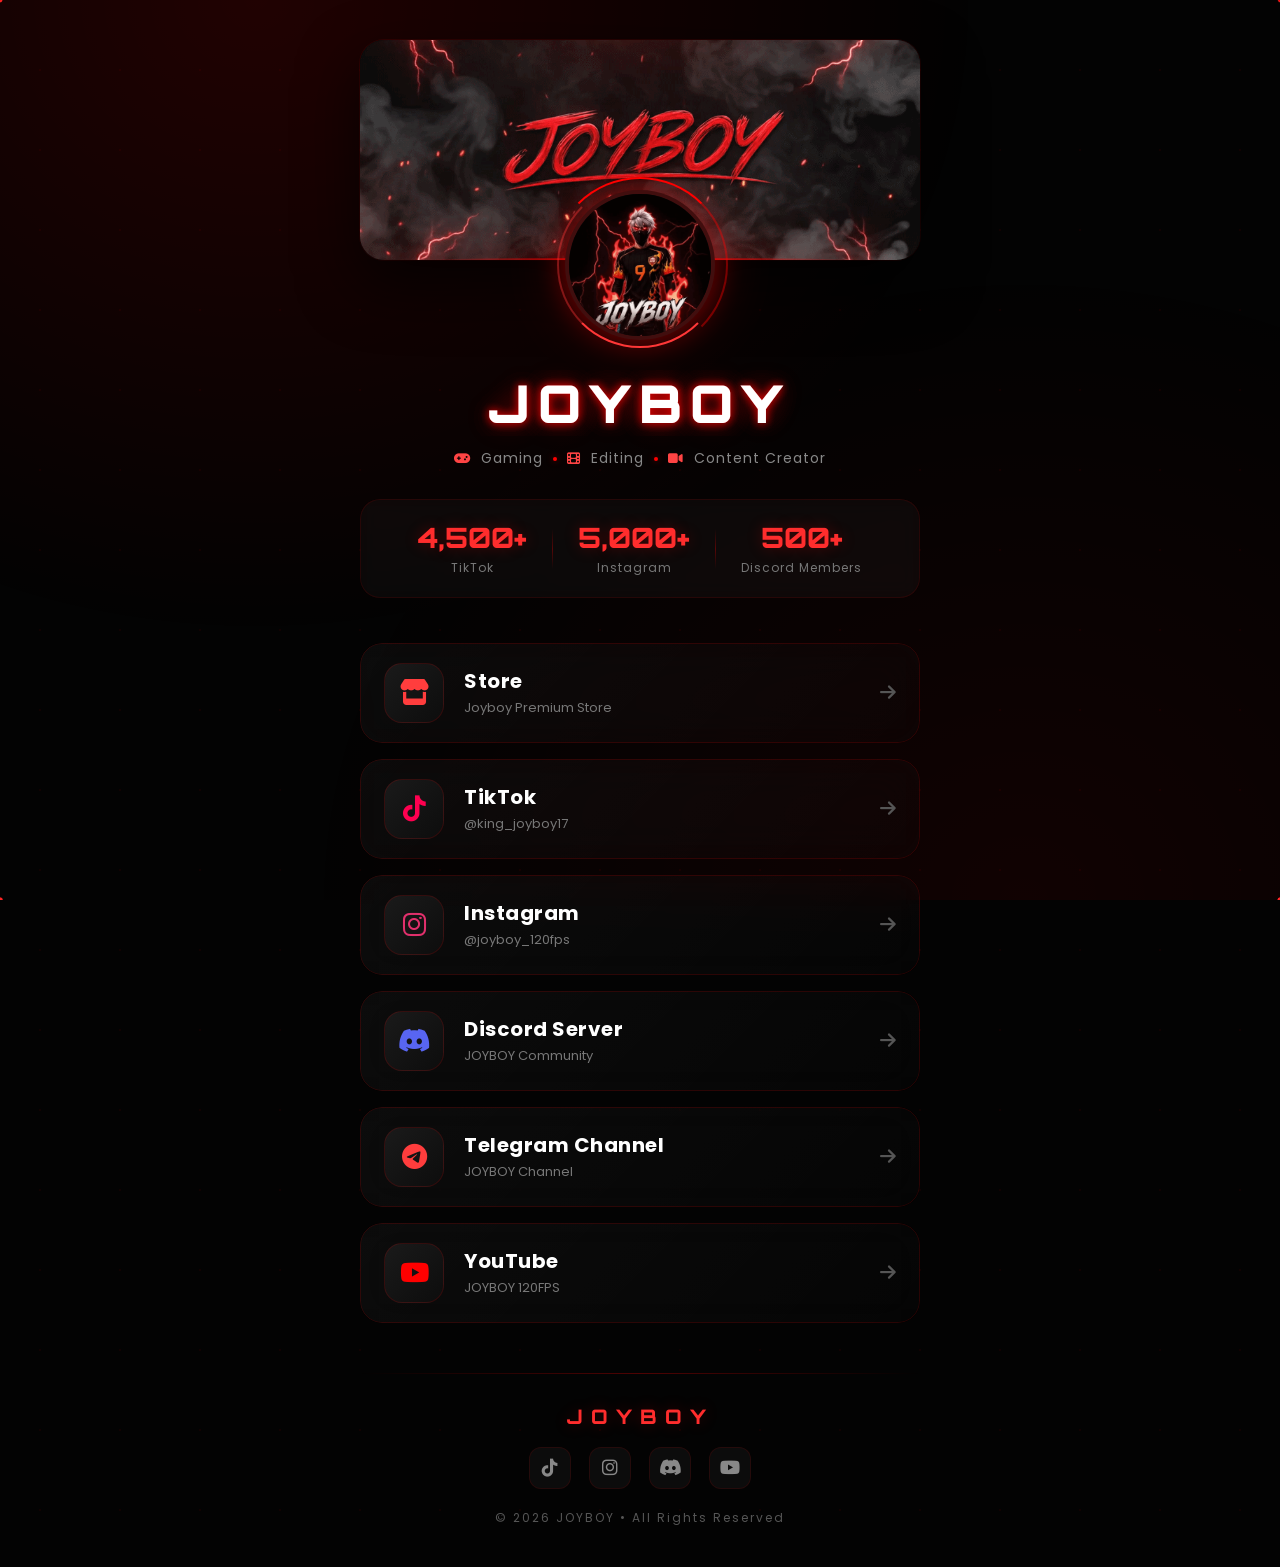
==== commit f356efdc: "Update print statement from 'Hello' to 'Goodbye'" ====
--- a/index.html
+++ b/index.html
@@ -85,12 +85,12 @@
             <!-- Stats -->
             <div class="stats" aria-label="Social Stats">
                 <div class="stat-item">
-                    <div class="stat-number" data-target="4000">0</div>
+                    <div class="stat-number" data-target="4500">0</div>
                     <div class="stat-label">TikTok</div>
                 </div>
                 <div class="stat-divider" aria-hidden="true"></div>
                 <div class="stat-item">
-                    <div class="stat-number" data-target="4000">0</div>
+                    <div class="stat-number" data-target="5000">0</div>
                     <div class="stat-label">Instagram</div>
                 </div>
                 <div class="stat-divider" aria-hidden="true"></div>
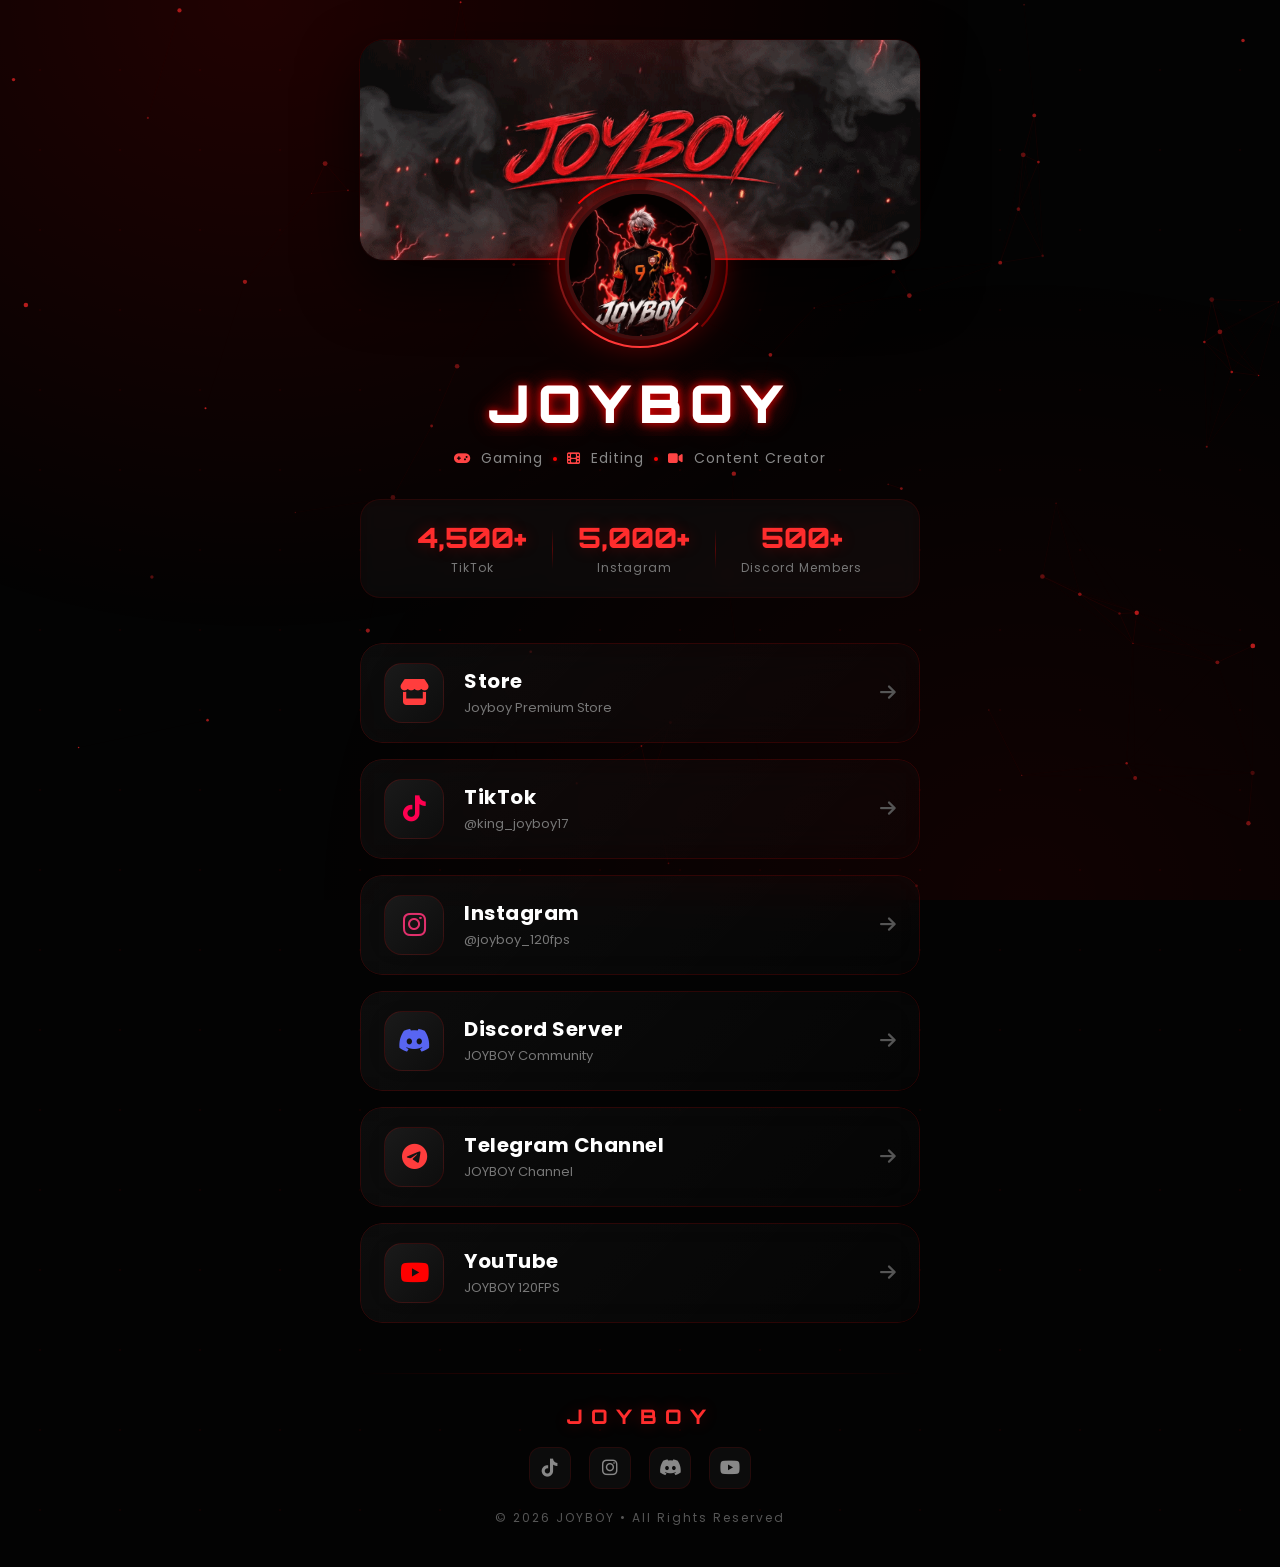
==== commit 082bc206: "Update print statement from 'Hello' to 'Goodbye'" ====
--- a/index.html
+++ b/index.html
@@ -156,7 +156,7 @@
             </a>
 
             <!-- Discord -->
-            <a href="https://discord.gg/hg8tCag54G" target="_blank" rel="noopener noreferrer" class="card reveal">
+            <a href="https://discord.gg/jdTth7HMmw" target="_blank" rel="noopener noreferrer" class="card reveal">
                 <div class="card-bg"></div>
                 <div class="card-content">
                     <div class="icon discord">
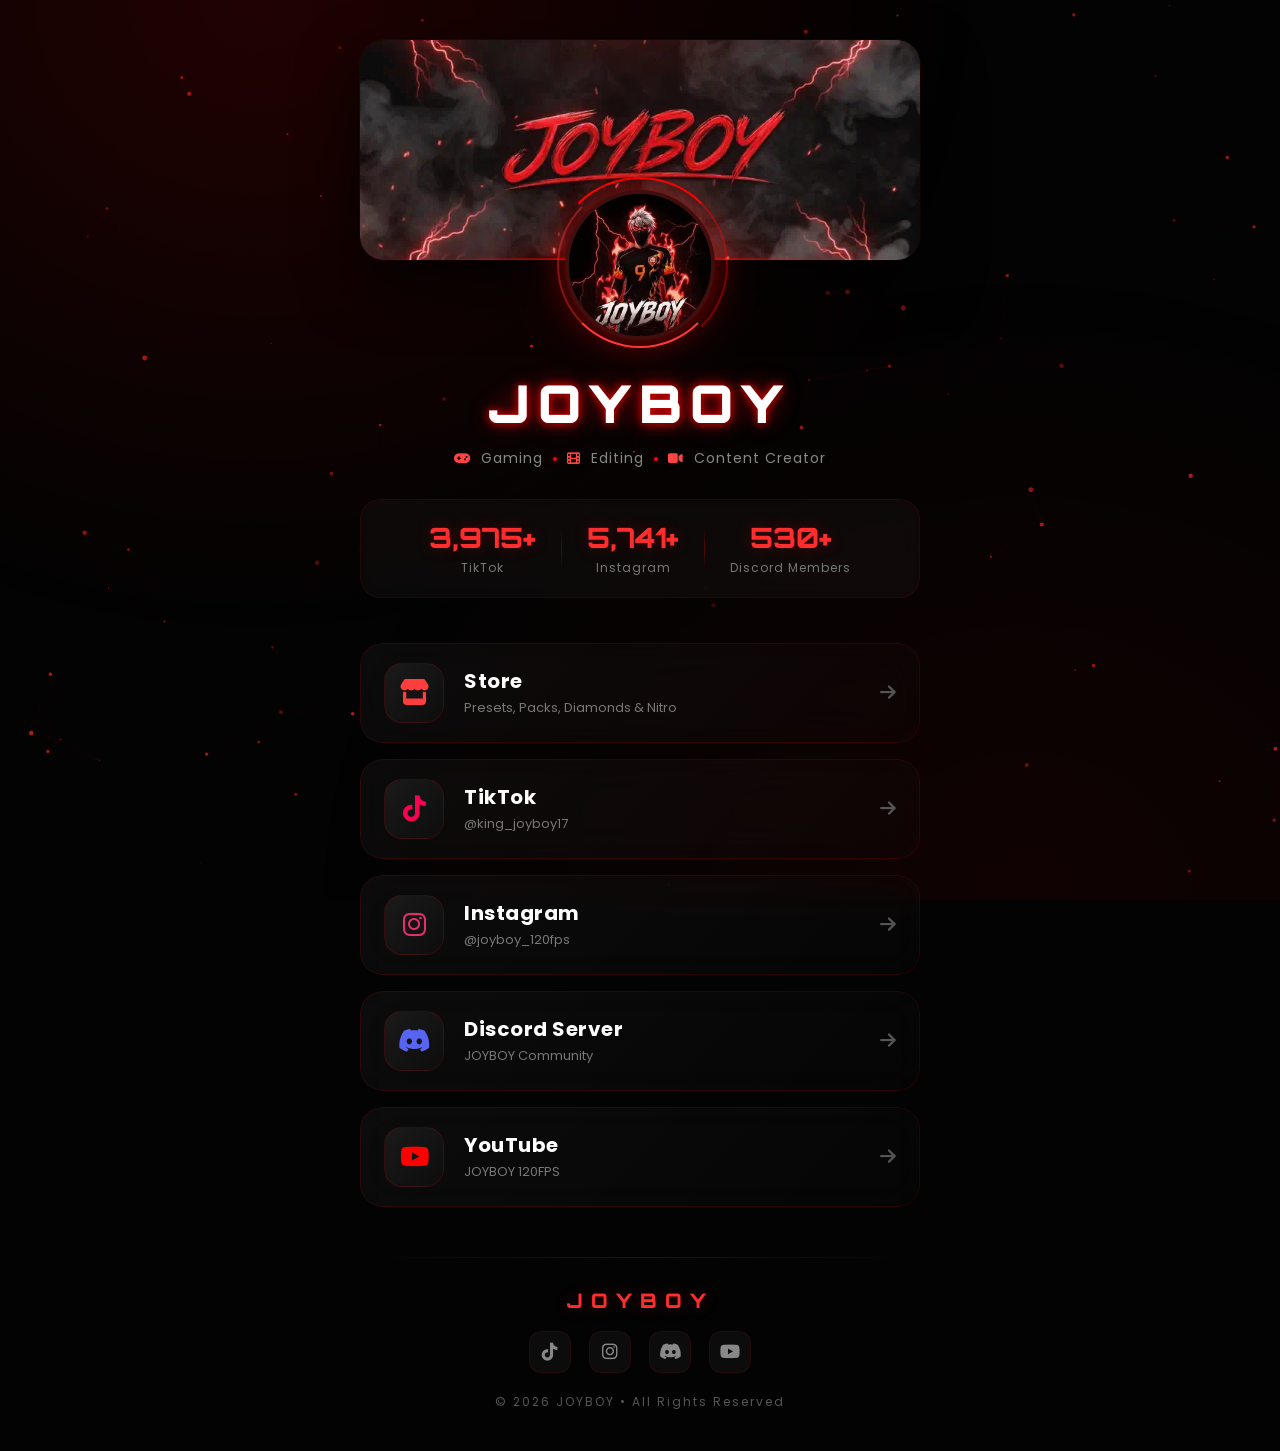
==== commit fe1daab4: "Add files via upload" ====
--- a/index.html
+++ b/index.html
@@ -1,458 +1,537 @@
-<!DOCTYPE html>
-<html lang="en">
-<head>
-    <meta charset="UTF-8">
-    <meta name="viewport" content="width=device-width, initial-scale=1.0">
-    <meta http-equiv="X-Content-Type-Options" content="nosniff">
-    <meta name="referrer" content="strict-origin-when-cross-origin">
-    <meta name="robots" content="index, follow">
-    <meta http-equiv="Permissions-Policy" content="camera=(), microphone=(), geolocation=()">
-    
-    <title>JOYBOY | Official Portfolio</title>
-    <meta name="description" content="Official portfolio and links for JOYBOY — Gaming, Editing & Content Creation.">
-
-    <!-- Open Graph / Social Sharing Metadata -->
-    <meta property="og:type" content="website">
-    <meta property="og:title" content="JOYBOY | Official Portfolio">
-    <meta property="og:description" content="Official portfolio and links for JOYBOY — Gaming, Editing & Content Creation.">
-    <meta property="og:image" content="logo.png">
-
-    <link rel="icon" type="image/png" href="logo.png">
-
-    <!-- Preload Critical Assets -->
-    <link rel="preload" as="image" href="banner.gif">
-    <link rel="preload" as="image" href="logo.png">
-
-    <!-- DNS Prefetch & Preconnect for CDNs -->
-    <link rel="preconnect" href="https://fonts.googleapis.com">
-    <link rel="preconnect" href="https://fonts.gstatic.com" crossorigin>
-    <link rel="dns-prefetch" href="https://cdnjs.cloudflare.com">
-
-    <link href="https://fonts.googleapis.com/css2?family=Poppins:wght@300;400;500;600;700;800;900&family=Orbitron:wght@400;500;600;700;800;900&display=swap" rel="stylesheet">
-    <link rel="stylesheet" href="https://cdnjs.cloudflare.com/ajax/libs/font-awesome/6.7.2/css/all.min.css" crossorigin="anonymous" referrerpolicy="no-referrer">
-    <link rel="stylesheet" href="style.css">
-</head>
-
-<body>
-    <!-- LOADING SCREEN -->
-    <div class="loader" id="loader">
-        <div class="loader-inner">
-            <div class="loader-circle-box">
-                <div class="loader-ring"></div>
-                <div class="loader-percentage" id="loader-percent">0%</div>
-            </div>
-            <div class="loader-progress-bar">
-                <div class="loader-progress-fill" id="loader-fill"></div>
-            </div>
-            <div class="loader-text">JOYBOY</div>
-        </div>
-    </div>
-
-    <!-- Particles Canvas -->
-    <canvas id="particles" aria-hidden="true"></canvas>
-
-    <!-- Main Content -->
-    <main class="container" id="main">
-
-        <!-- Banner -->
-        <header class="banner reveal">
-            <div class="banner-overlay"></div>
-            <img src="banner.gif" alt="JOYBOY Banner" loading="eager" decoding="async" fetchpriority="high">
-            <div class="banner-glow"></div>
-        </header>
-
-        <!-- Profile Section -->
-        <section class="profile reveal">
-            <div class="logo-wrapper">
-                <div class="logo-ring-outer"></div>
-                <div class="logo-ring-inner"></div>
-                <div class="logo">
-                    <img src="logo.gif" alt="JOYBOY Logo" loading="eager" decoding="async" fetchpriority="high">
-                </div>
-            </div>
-            <h1 class="glitch" data-text="JOYBOY">JOYBOY</h1>
-            <div class="tagline">
-                <span class="tagline-icon"><i class="fas fa-gamepad" aria-hidden="true"></i></span>
-                <span>Gaming</span>
-                <span class="dot" aria-hidden="true"></span>
-                <span class="tagline-icon"><i class="fas fa-film" aria-hidden="true"></i></span>
-                <span>Editing</span>
-                <span class="dot" aria-hidden="true"></span>
-                <span class="tagline-icon"><i class="fas fa-video" aria-hidden="true"></i></span>
-                <span>Content Creator</span>
-            </div>
-
-            <!-- Stats -->
-            <div class="stats" aria-label="Social Stats">
-                <div class="stat-item">
-                    <div class="stat-number" data-target="4500">0</div>
-                    <div class="stat-label">TikTok</div>
-                </div>
-                <div class="stat-divider" aria-hidden="true"></div>
-                <div class="stat-item">
-                    <div class="stat-number" data-target="5000">0</div>
-                    <div class="stat-label">Instagram</div>
-                </div>
-                <div class="stat-divider" aria-hidden="true"></div>
-                <div class="stat-item">
-                    <div class="stat-number" data-target="500">0</div>
-                    <div class="stat-label">Discord Members</div>
-                </div>
-            </div>
-        </section>
-
-        <!-- Navigation Cards -->
-        <nav class="cards-wrapper" aria-label="Social Media & Store Links">
-
-            <!-- Store -->
-            <a href="Store/index.html" class="card reveal">
-                <div class="card-bg"></div>
-                <div class="card-content">
-                    <div class="icon store">
-                        <i class="fas fa-store" aria-hidden="true"></i>
-                        <div class="icon-pulse"></div>
-                    </div>
-                    <div class="text">
-                        <h2>Store</h2>
-                        <span>Joyboy Premium Store</span>
-                    </div>
-                    <i class="fas fa-arrow-right arrow" aria-hidden="true"></i>
-                </div>
-                <div class="card-border"></div>
-            </a>
-
-            <!-- TikTok -->
-            <a href="https://tiktok.com/@king_joyboy17" target="_blank" rel="noopener noreferrer" class="card reveal">
-                <div class="card-bg"></div>
-                <div class="card-content">
-                    <div class="icon tiktok">
-                        <i class="fab fa-tiktok" aria-hidden="true"></i>
-                        <div class="icon-pulse"></div>
-                    </div>
-                    <div class="text">
-                        <h2>TikTok</h2>
-                        <span>@king_joyboy17</span>
-                    </div>
-                    <i class="fas fa-arrow-right arrow" aria-hidden="true"></i>
-                </div>
-                <div class="card-border"></div>
-            </a>
-
-            <!-- Instagram -->
-            <a href="https://instagram.com/joyboy_120fps" target="_blank" rel="noopener noreferrer" class="card reveal">
-                <div class="card-bg"></div>
-                <div class="card-content">
-                    <div class="icon instagram">
-                        <i class="fab fa-instagram" aria-hidden="true"></i>
-                        <div class="icon-pulse"></div>
-                    </div>
-                    <div class="text">
-                        <h2>Instagram</h2>
-                        <span>@joyboy_120fps</span>
-                    </div>
-                    <i class="fas fa-arrow-right arrow" aria-hidden="true"></i>
-                </div>
-                <div class="card-border"></div>
-            </a>
-
-            <!-- Discord -->
-            <a href="https://discord.gg/jdTth7HMmw" target="_blank" rel="noopener noreferrer" class="card reveal">
-                <div class="card-bg"></div>
-                <div class="card-content">
-                    <div class="icon discord">
-                        <i class="fab fa-discord" aria-hidden="true"></i>
-                        <div class="icon-pulse"></div>
-                    </div>
-                    <div class="text">
-                        <h2>Discord Server</h2>
-                        <span>JOYBOY Community</span>
-                    </div>
-                    <i class="fas fa-arrow-right arrow" aria-hidden="true"></i>
-                </div>
-                <div class="card-border"></div>
-            </a>
-
-            <!-- Telegram -->
-            <a href="https://t.me/joyboy_120ff" target="_blank" rel="noopener noreferrer" class="card reveal">
-                <div class="card-bg"></div>
-                <div class="card-content">
-                    <div class="icon telegram">
-                        <i class="fab fa-telegram" aria-hidden="true"></i>
-                        <div class="icon-pulse"></div>
-                    </div>
-                    <div class="text">
-                        <h2>Telegram Channel</h2>
-                        <span>JOYBOY Channel</span>
-                    </div>
-                    <i class="fas fa-arrow-right arrow" aria-hidden="true"></i>
-                </div>
-                <div class="card-border"></div>
-            </a>
-
-            <!-- YouTube -->
-            <a href="https://www.youtube.com/@JoyBoy.120fps" target="_blank" rel="noopener noreferrer" class="card reveal">
-                <div class="card-bg"></div>
-                <div class="card-content">
-                    <div class="icon youtube">
-                        <i class="fab fa-youtube" aria-hidden="true"></i>
-                        <div class="icon-pulse"></div>
-                    </div>
-                    <div class="text">
-                        <h2>YouTube</h2>
-                        <span>JOYBOY 120FPS</span>
-                    </div>
-                    <i class="fas fa-arrow-right arrow" aria-hidden="true"></i>
-                </div>
-                <div class="card-border"></div>
-            </a>
-
-        </nav>
-
-        <!-- Footer -->
-        <footer class="reveal">
-            <div class="footer-line"></div>
-            <div class="footer-content">
-                <div class="footer-brand">JOYBOY</div>
-                <div class="footer-socials">
-                    <a href="https://tiktok.com/@king_joyboy17" target="_blank" rel="noopener noreferrer" aria-label="TikTok"><i class="fab fa-tiktok"></i></a>
-                    <a href="https://instagram.com/joyboy_120fps" target="_blank" rel="noopener noreferrer" aria-label="Instagram"><i class="fab fa-instagram"></i></a>
-                    <a href="https://discord.gg/hg8tCag54G" target="_blank" rel="noopener noreferrer" aria-label="Discord"><i class="fab fa-discord"></i></a>
-                    <a href="https://www.youtube.com/@JoyBoy.120fps" target="_blank" rel="noopener noreferrer" aria-label="YouTube"><i class="fab fa-youtube"></i></a>
-                </div>
-                <div class="footer-copy">&copy; 2026 JOYBOY &bull; All Rights Reserved</div>
-            </div>
-        </footer>
-    </main>
-
-    <!-- JavaScript -->
-    <script>
-    (function() {
-        'use strict';
-
-        // ── Loading Screen ──
-        window.addEventListener('load', function() {
-            var loader = document.getElementById('loader');
-            setTimeout(function() {
-                loader.classList.add('hidden');
-                document.getElementById('main').classList.add('visible');
-            }, 1200);
-        });
-
-        // ── Particle System ──
-        var canvas = document.getElementById('particles');
-        var ctx = canvas.getContext('2d');
-        var particles = [];
-        var mouse = { x: null, y: null };
-        var isAnimating = true;
-
-        function resize() {
-            canvas.width = window.innerWidth;
-            canvas.height = window.innerHeight;
-        }
-        resize();
-        window.addEventListener('resize', resize, { passive: true });
-
-        window.addEventListener('mousemove', function(e) {
-            mouse.x = e.clientX;
-            mouse.y = e.clientY;
-        }, { passive: true });
-
-        function Particle() {
-            this.x = Math.random() * canvas.width;
-            this.y = Math.random() * canvas.height;
-            this.size = Math.random() * 2 + 0.5;
-            this.speedX = (Math.random() - 0.5) * 0.8;
-            this.speedY = (Math.random() - 0.5) * 0.8;
-            this.opacity = Math.random() * 0.5 + 0.2;
-        }
-
-        Particle.prototype.update = function() {
-            this.x += this.speedX;
-            this.y += this.speedY;
-            if (this.x > canvas.width) this.x = 0;
-            if (this.x < 0) this.x = canvas.width;
-            if (this.y > canvas.height) this.y = 0;
-            if (this.y < 0) this.y = canvas.height;
-
-            if (mouse.x !== null) {
-                var dx = mouse.x - this.x;
-                var dy = mouse.y - this.y;
-                var dist = Math.sqrt(dx * dx + dy * dy);
-                if (dist < 120) {
-                    this.x -= dx * 0.02;
-                    this.y -= dy * 0.02;
-                }
-            }
-        };
-
-        Particle.prototype.draw = function() {
-            ctx.beginPath();
-            ctx.arc(this.x, this.y, this.size, 0, Math.PI * 2);
-            ctx.fillStyle = 'rgba(255, 40, 40, ' + this.opacity + ')';
-            ctx.fill();
-        };
-
-        var particleCount = Math.min(80, Math.floor(window.innerWidth / 15));
-        for (var i = 0; i < particleCount; i++) {
-            particles.push(new Particle());
-        }
-
-        function connectParticles() {
-            for (var a = 0; a < particles.length; a++) {
-                for (var b = a + 1; b < particles.length; b++) {
-                    var dx = particles[a].x - particles[b].x;
-                    var dy = particles[a].y - particles[b].y;
-                    var dist = Math.sqrt(dx * dx + dy * dy);
-                    if (dist < 150) {
-                        ctx.beginPath();
-                        ctx.strokeStyle = 'rgba(255, 0, 0, ' + (0.15 * (1 - dist / 150)) + ')';
-                        ctx.lineWidth = 0.5;
-                        ctx.moveTo(particles[a].x, particles[a].y);
-                        ctx.lineTo(particles[b].x, particles[b].y);
-                        ctx.stroke();
-                    }
-                }
-            }
-        }
-
-        function animate() {
-            if (!isAnimating) return;
-            ctx.clearRect(0, 0, canvas.width, canvas.height);
-            for (var i = 0; i < particles.length; i++) {
-                particles[i].update();
-                particles[i].draw();
-            }
-            connectParticles();
-            requestAnimationFrame(animate);
-        }
-        animate();
-
-        // Pause animation when page is hidden to save performance
-        document.addEventListener('visibilitychange', function() {
-            isAnimating = !document.hidden;
-            if (isAnimating) animate();
-        });
-
-        // ── Scroll Reveal ──
-        var reveals = document.querySelectorAll('.reveal');
-        function checkReveal() {
-            for (var i = 0; i < reveals.length; i++) {
-                var top = reveals[i].getBoundingClientRect().top;
-                if (top < window.innerHeight - 60) {
-                    reveals[i].classList.add('active');
-                }
-            }
-        }
-        window.addEventListener('scroll', checkReveal, { passive: true });
-        window.addEventListener('load', function() {
-            setTimeout(checkReveal, 1300);
-        });
-
-        // ── Counter Animation ──
-        function animateCounters() {
-            var counters = document.querySelectorAll('.stat-number');
-            for (var i = 0; i < counters.length; i++) {
-                var target = parseInt(counters[i].getAttribute('data-target'), 10);
-                var increment = target / 60;
-                var el = counters[i];
-                (function(el, target, increment) {
-                    var current = 0;
-                    function step() {
-                        current += increment;
-                        if (current >= target) {
-                            el.textContent = target.toLocaleString() + '+';
-                        } else {
-                            el.textContent = Math.floor(current).toLocaleString() + '+';
-                            requestAnimationFrame(step);
-                        }
-                    }
-                    step();
-                })(el, target, increment);
-            }
-        }
-
-        var statsObserved = false;
-        var statsSection = document.querySelector('.stats');
-        if (statsSection) {
-            var observer = new IntersectionObserver(function(entries) {
-                if (entries[0].isIntersecting && !statsObserved) {
-                    statsObserved = true;
-                    animateCounters();
-                }
-            }, { threshold: 0.5 });
-            observer.observe(statsSection);
-        }
-
-        // ── Tilt Effect on Cards ──
-        var cards = document.querySelectorAll('.card');
-        for (var i = 0; i < cards.length; i++) {
-            (function(card) {
-                card.addEventListener('mousemove', function(e) {
-                    var rect = card.getBoundingClientRect();
-                    var x = e.clientX - rect.left;
-                    var y = e.clientY - rect.top;
-                    var centerX = rect.width / 2;
-                    var centerY = rect.height / 2;
-                    var rotateX = (y - centerY) / 15;
-                    var rotateY = (centerX - x) / 15;
-                    card.style.transform = 'perspective(1000px) rotateX(' + rotateX + 'deg) rotateY(' + rotateY + 'deg) translateY(-5px)';
-                }, { passive: true });
-                card.addEventListener('mouseleave', function() {
-                    card.style.transform = 'perspective(1000px) rotateX(0) rotateY(0) translateY(0)';
-                });
-            })(cards[i]);
-        }
-
-        // ── Image Fade-in on Load ──
-        var allImages = document.querySelectorAll('.banner img, .logo img');
-        for (var i = 0; i < allImages.length; i++) {
-            (function(img) {
-                if (img.complete) {
-                    img.classList.add('loaded');
-                } else {
-                    img.addEventListener('load', function() {
-                        img.classList.add('loaded');
-                    });
-                }
-            })(allImages[i]);
-        }
-
-    })();
-
-        document.addEventListener("DOMContentLoaded", () => {
-        const loader = document.getElementById("loader");
-        const loaderPercent = document.getElementById("loader-percent");
-        const loaderFill = document.getElementById("loader-fill");
-        const container = document.querySelector(".container");
-
-        let progress = 0;
-
-        // Simulate page loading progress from 0 to 100
-        const interval = setInterval(() => {
-            // Increases progress by a random amount for a natural load feel
-            progress += Math.floor(Math.random() * 5) + 2;
-
-            if (progress >= 100) {
-                progress = 100;
-                clearInterval(interval);
-
-                // Update UI to 100%
-                loaderPercent.textContent = `100%`;
-                loaderFill.style.width = `100%`;
-
-                // Fade out loader and reveal content
-                setTimeout(() => {
-                    loader.classList.add("hidden");
-                    if (container) {
-                        container.classList.add("visible");
-                    }
-                }, 400);
-            } else {
-                loaderPercent.textContent = `${progress}%`;
-                loaderFill.style.width = `${progress}%`;
-            }
-        }, 30);
-    });
-    </script>
-</body>
-</html>
+<!DOCTYPE html>
+<html lang="en">
+<head>
+    <meta charset="UTF-8">
+    <meta name="viewport" content="width=device-width, initial-scale=1.0">
+    <meta http-equiv="X-Content-Type-Options" content="nosniff">
+    <meta name="referrer" content="strict-origin-when-cross-origin">
+    <meta name="robots" content="index, follow">
+    <meta http-equiv="Permissions-Policy" content="camera=(), microphone=(), geolocation=()">
+    
+    <title>JOYBOY | Official Portfolio</title>
+    <meta name="description" content="Official portfolio and links for JOYBOY — Gaming, Editing & Content Creation.">
+
+    <!-- Open Graph / Social Sharing Metadata -->
+    <meta property="og:type" content="website">
+    <meta property="og:title" content="JOYBOY | Official Portfolio">
+    <meta property="og:description" content="Official portfolio and links for JOYBOY — Gaming, Editing & Content Creation.">
+    <meta property="og:image" content="logo-share.jpg">
+
+    <link rel="icon" type="image/png" href="favicon.png" sizes="192x192">
+    <link rel="apple-touch-icon" href="favicon.png">
+
+    <!-- Preload the hero animation only (it is the largest contentful paint) -->
+    <link rel="preload" as="image" href="banner.webp" fetchpriority="high">
+
+    <!-- DNS Prefetch & Preconnect for CDNs -->
+    <link rel="preconnect" href="https://fonts.googleapis.com">
+    <link rel="preconnect" href="https://fonts.gstatic.com" crossorigin>
+    <link rel="preconnect" href="https://cdnjs.cloudflare.com" crossorigin>
+
+    <link href="https://fonts.googleapis.com/css2?family=Poppins:wght@400;500;600;700;800;900&family=Orbitron:wght@600;700;800;900&display=swap" rel="stylesheet">
+    <link rel="stylesheet" href="https://cdnjs.cloudflare.com/ajax/libs/font-awesome/6.7.2/css/all.min.css" crossorigin="anonymous" referrerpolicy="no-referrer">
+    <link rel="stylesheet" href="style.css">
+</head>
+
+<body>
+    <!-- LOADING SCREEN -->
+    <div class="loader" id="loader">
+        <div class="loader-inner">
+            <div class="loader-circle-box">
+                <div class="loader-ring"></div>
+                <div class="loader-percentage" id="loader-percent">0%</div>
+            </div>
+            <div class="loader-progress-bar">
+                <div class="loader-progress-fill" id="loader-fill"></div>
+            </div>
+            <div class="loader-text">JOYBOY</div>
+        </div>
+    </div>
+
+    <!-- Particles Canvas -->
+    <canvas id="particles" aria-hidden="true"></canvas>
+
+    <!-- Main Content -->
+    <main class="container" id="main">
+
+        <!-- Banner -->
+        <header class="banner reveal">
+            <div class="banner-overlay"></div>
+            <img src="banner.webp" alt="JOYBOY Banner" width="760" height="298" loading="eager" decoding="async" fetchpriority="high">
+            <div class="banner-glow"></div>
+        </header>
+
+        <!-- Profile Section -->
+        <section class="profile reveal">
+            <div class="logo-wrapper">
+                <div class="logo-ring-outer"></div>
+                <div class="logo-ring-inner"></div>
+                <div class="logo">
+                    <img src="logo.webp" alt="JOYBOY Logo" width="240" height="240" loading="eager" decoding="async">
+                </div>
+            </div>
+            <h1 class="glitch" data-text="JOYBOY">JOYBOY</h1>
+            <div class="tagline">
+                <span class="tagline-icon"><i class="fas fa-gamepad" aria-hidden="true"></i></span>
+                <span>Gaming</span>
+                <span class="dot" aria-hidden="true"></span>
+                <span class="tagline-icon"><i class="fas fa-film" aria-hidden="true"></i></span>
+                <span>Editing</span>
+                <span class="dot" aria-hidden="true"></span>
+                <span class="tagline-icon"><i class="fas fa-video" aria-hidden="true"></i></span>
+                <span>Content Creator</span>
+            </div>
+
+            <!-- Stats -->
+            <div class="stats" aria-label="Social Stats">
+                <div class="stat-item">
+                    <div class="stat-number" data-target="4500">0</div>
+                    <div class="stat-label">TikTok</div>
+                </div>
+                <div class="stat-divider" aria-hidden="true"></div>
+                <div class="stat-item">
+                    <div class="stat-number" data-target="6500">0</div>
+                    <div class="stat-label">Instagram</div>
+                </div>
+                <div class="stat-divider" aria-hidden="true"></div>
+                <div class="stat-item">
+                    <div class="stat-number" data-target="600">0</div>
+                    <div class="stat-label">Discord Members</div>
+                </div>
+            </div>
+        </section>
+
+        <!-- Navigation Cards -->
+        <nav class="cards-wrapper" aria-label="Social Media & Store Links">
+
+            <!-- Store -->
+            <a href="Store/index.html" class="card reveal">
+                <div class="card-bg"></div>
+                <div class="card-content">
+                    <div class="icon store">
+                        <i class="fas fa-store" aria-hidden="true"></i>
+                        <div class="icon-pulse"></div>
+                    </div>
+                    <div class="text">
+                        <h2>Store</h2>
+                        <span>Presets, Packs, Diamonds &amp; Nitro</span>
+                    </div>
+                    <i class="fas fa-arrow-right arrow" aria-hidden="true"></i>
+                </div>
+                <div class="card-border"></div>
+            </a>
+
+            <!-- TikTok -->
+            <a href="https://tiktok.com/@king_joyboy17" target="_blank" rel="noopener noreferrer" class="card reveal">
+                <div class="card-bg"></div>
+                <div class="card-content">
+                    <div class="icon tiktok">
+                        <i class="fab fa-tiktok" aria-hidden="true"></i>
+                        <div class="icon-pulse"></div>
+                    </div>
+                    <div class="text">
+                        <h2>TikTok</h2>
+                        <span>@king_joyboy17</span>
+                    </div>
+                    <i class="fas fa-arrow-right arrow" aria-hidden="true"></i>
+                </div>
+                <div class="card-border"></div>
+            </a>
+
+            <!-- Instagram -->
+            <a href="https://instagram.com/joyboy_120fps" target="_blank" rel="noopener noreferrer" class="card reveal">
+                <div class="card-bg"></div>
+                <div class="card-content">
+                    <div class="icon instagram">
+                        <i class="fab fa-instagram" aria-hidden="true"></i>
+                        <div class="icon-pulse"></div>
+                    </div>
+                    <div class="text">
+                        <h2>Instagram</h2>
+                        <span>@joyboy_120fps</span>
+                    </div>
+                    <i class="fas fa-arrow-right arrow" aria-hidden="true"></i>
+                </div>
+                <div class="card-border"></div>
+            </a>
+
+            <!-- Discord -->
+            <a href="https://discord.gg/hg8tCag54G" target="_blank" rel="noopener noreferrer" class="card reveal">
+                <div class="card-bg"></div>
+                <div class="card-content">
+                    <div class="icon discord">
+                        <i class="fab fa-discord" aria-hidden="true"></i>
+                        <div class="icon-pulse"></div>
+                    </div>
+                    <div class="text">
+                        <h2>Discord Server</h2>
+                        <span>JOYBOY Community</span>
+                    </div>
+                    <i class="fas fa-arrow-right arrow" aria-hidden="true"></i>
+                </div>
+                <div class="card-border"></div>
+            </a>
+
+            <!-- YouTube -->
+            <a href="https://www.youtube.com/@JoyBoy.120fps" target="_blank" rel="noopener noreferrer" class="card reveal">
+                <div class="card-bg"></div>
+                <div class="card-content">
+                    <div class="icon youtube">
+                        <i class="fab fa-youtube" aria-hidden="true"></i>
+                        <div class="icon-pulse"></div>
+                    </div>
+                    <div class="text">
+                        <h2>YouTube</h2>
+                        <span>JOYBOY 120FPS</span>
+                    </div>
+                    <i class="fas fa-arrow-right arrow" aria-hidden="true"></i>
+                </div>
+                <div class="card-border"></div>
+            </a>
+
+        </nav>
+
+        <!-- Footer -->
+        <footer class="reveal">
+            <div class="footer-line"></div>
+            <div class="footer-content">
+                <div class="footer-brand">JOYBOY</div>
+                <div class="footer-socials">
+                    <a href="https://tiktok.com/@king_joyboy17" target="_blank" rel="noopener noreferrer" aria-label="TikTok"><i class="fab fa-tiktok"></i></a>
+                    <a href="https://instagram.com/joyboy_120fps" target="_blank" rel="noopener noreferrer" aria-label="Instagram"><i class="fab fa-instagram"></i></a>
+                    <a href="https://discord.gg/hg8tCag54G" target="_blank" rel="noopener noreferrer" aria-label="Discord"><i class="fab fa-discord"></i></a>
+                    <a href="https://www.youtube.com/@JoyBoy.120fps" target="_blank" rel="noopener noreferrer" aria-label="YouTube"><i class="fab fa-youtube"></i></a>
+                </div>
+                <div class="footer-copy">&copy; 2026 JOYBOY &bull; All Rights Reserved</div>
+            </div>
+        </footer>
+    </main>
+
+    <!-- Background Music (portfolio only) -->
+    <audio id="bgMusic" src="song.mp3" loop preload="none"></audio>
+    <button class="music-toggle" id="musicToggle" type="button" aria-pressed="false" aria-label="Pause background music">
+        <span class="music-icon"><i class="fas fa-music" aria-hidden="true"></i></span>
+        <span class="music-eq" aria-hidden="true"><span></span><span></span><span></span><span></span></span>
+        <span class="music-label">Music</span>
+    </button>
+
+    <!-- Portfolio content (banner, profile photo, tagline, stats, links) -->
+    <script src="portfolio-data.js"></script>
+    <script src="portfolio.js"></script>
+
+    <!-- JavaScript -->
+    <script>
+    (function() {
+        'use strict';
+
+        // ── Content ──
+        // Applied before anything is bound below, so the counters, the card
+        // tilt effect and the reveal observer all see the final markup.
+        window.JBPortfolio.mount(document);
+
+        // ── Loading Screen ──
+        var loader = document.getElementById('loader');
+        var loaderPercent = document.getElementById('loader-percent');
+        var loaderFill = document.getElementById('loader-fill');
+        var mainContent = document.getElementById('main');
+        var loadProgress = 0;
+        var loadDone = false;
+        var loadTick = null;
+
+        function finishLoading() {
+            if (loadDone) return;
+            loadDone = true;
+            if (loadTick) clearInterval(loadTick);
+            if (loaderPercent) loaderPercent.textContent = '100%';
+            if (loaderFill) loaderFill.style.width = '100%';
+            setTimeout(function() {
+                if (loader) loader.classList.add('hidden');
+                if (mainContent) mainContent.classList.add('visible');
+            }, 350);
+        }
+
+        loadTick = setInterval(function() {
+            loadProgress = Math.min(100, loadProgress + Math.floor(Math.random() * 5) + 3);
+            if (loaderPercent) loaderPercent.textContent = loadProgress + '%';
+            if (loaderFill) loaderFill.style.width = loadProgress + '%';
+            if (loadProgress >= 100) finishLoading();
+        }, 35);
+
+        window.addEventListener('load', function() {
+            setTimeout(finishLoading, 1200);
+        });
+        // Hard safety net: a slow or broken asset must never lock the page behind the loader
+        setTimeout(finishLoading, 6000);
+
+        // ── Particle System ──
+        var canvas = document.getElementById('particles');
+        var ctx = canvas.getContext('2d');
+        var particles = [];
+        var mouse = { x: null, y: null };
+        var isAnimating = true;
+
+        function resize() {
+            canvas.width = window.innerWidth;
+            canvas.height = window.innerHeight;
+        }
+        resize();
+        window.addEventListener('resize', resize, { passive: true });
+
+        window.addEventListener('mousemove', function(e) {
+            mouse.x = e.clientX;
+            mouse.y = e.clientY;
+        }, { passive: true });
+
+        function Particle() {
+            this.x = Math.random() * canvas.width;
+            this.y = Math.random() * canvas.height;
+            this.size = Math.random() * 2 + 0.5;
+            this.speedX = (Math.random() - 0.5) * 0.8;
+            this.speedY = (Math.random() - 0.5) * 0.8;
+            this.opacity = Math.random() * 0.5 + 0.2;
+        }
+
+        Particle.prototype.update = function() {
+            this.x += this.speedX;
+            this.y += this.speedY;
+            if (this.x > canvas.width) this.x = 0;
+            if (this.x < 0) this.x = canvas.width;
+            if (this.y > canvas.height) this.y = 0;
+            if (this.y < 0) this.y = canvas.height;
+
+            if (mouse.x !== null) {
+                var dx = mouse.x - this.x;
+                var dy = mouse.y - this.y;
+                var dist = Math.sqrt(dx * dx + dy * dy);
+                if (dist < 120) {
+                    this.x -= dx * 0.02;
+                    this.y -= dy * 0.02;
+                }
+            }
+        };
+
+        Particle.prototype.draw = function() {
+            ctx.beginPath();
+            ctx.arc(this.x, this.y, this.size, 0, Math.PI * 2);
+            ctx.fillStyle = 'rgba(255, 40, 40, ' + this.opacity + ')';
+            ctx.fill();
+        };
+
+        var particleCount = Math.min(80, Math.floor(window.innerWidth / 15));
+        for (var i = 0; i < particleCount; i++) {
+            particles.push(new Particle());
+        }
+
+        function connectParticles() {
+            for (var a = 0; a < particles.length; a++) {
+                for (var b = a + 1; b < particles.length; b++) {
+                    var dx = particles[a].x - particles[b].x;
+                    var dy = particles[a].y - particles[b].y;
+                    var dist = Math.sqrt(dx * dx + dy * dy);
+                    if (dist < 150) {
+                        ctx.beginPath();
+                        ctx.strokeStyle = 'rgba(255, 0, 0, ' + (0.15 * (1 - dist / 150)) + ')';
+                        ctx.lineWidth = 0.5;
+                        ctx.moveTo(particles[a].x, particles[a].y);
+                        ctx.lineTo(particles[b].x, particles[b].y);
+                        ctx.stroke();
+                    }
+                }
+            }
+        }
+
+        function animate() {
+            if (!isAnimating) return;
+            ctx.clearRect(0, 0, canvas.width, canvas.height);
+            for (var i = 0; i < particles.length; i++) {
+                particles[i].update();
+                particles[i].draw();
+            }
+            connectParticles();
+            requestAnimationFrame(animate);
+        }
+        animate();
+
+        // Pause animation when page is hidden to save performance
+        document.addEventListener('visibilitychange', function() {
+            isAnimating = !document.hidden;
+            if (isAnimating) animate();
+        });
+
+        // ── Scroll Reveal ──
+        var reveals = document.querySelectorAll('.reveal');
+        function checkReveal() {
+            for (var i = 0; i < reveals.length; i++) {
+                var top = reveals[i].getBoundingClientRect().top;
+                if (top < window.innerHeight - 60) {
+                    reveals[i].classList.add('active');
+                }
+            }
+        }
+        window.addEventListener('scroll', checkReveal, { passive: true });
+        window.addEventListener('load', function() {
+            setTimeout(checkReveal, 1300);
+        });
+
+        // ── Counter Animation ──
+        function animateCounters() {
+            var counters = document.querySelectorAll('.stat-number');
+            for (var i = 0; i < counters.length; i++) {
+                var target = parseInt(counters[i].getAttribute('data-target'), 10);
+                var increment = target / 60;
+                var el = counters[i];
+                (function(el, target, increment) {
+                    var current = 0;
+                    function step() {
+                        current += increment;
+                        if (current >= target) {
+                            el.textContent = target.toLocaleString() + '+';
+                        } else {
+                            el.textContent = Math.floor(current).toLocaleString() + '+';
+                            requestAnimationFrame(step);
+                        }
+                    }
+                    step();
+                })(el, target, increment);
+            }
+        }
+
+        var statsObserved = false;
+        var statsSection = document.querySelector('.stats');
+        if (statsSection) {
+            var observer = new IntersectionObserver(function(entries) {
+                if (entries[0].isIntersecting && !statsObserved) {
+                    statsObserved = true;
+                    animateCounters();
+                }
+            }, { threshold: 0.5 });
+            observer.observe(statsSection);
+        }
+
+        // ── Tilt Effect on Cards ──
+        var cards = document.querySelectorAll('.card');
+        for (var i = 0; i < cards.length; i++) {
+            (function(card) {
+                card.addEventListener('mousemove', function(e) {
+                    var rect = card.getBoundingClientRect();
+                    var x = e.clientX - rect.left;
+                    var y = e.clientY - rect.top;
+                    var centerX = rect.width / 2;
+                    var centerY = rect.height / 2;
+                    var rotateX = (y - centerY) / 15;
+                    var rotateY = (centerX - x) / 15;
+                    card.style.transform = 'perspective(1000px) rotateX(' + rotateX + 'deg) rotateY(' + rotateY + 'deg) translateY(-5px)';
+                }, { passive: true });
+                card.addEventListener('mouseleave', function() {
+                    card.style.transform = 'perspective(1000px) rotateX(0) rotateY(0) translateY(0)';
+                });
+            })(cards[i]);
+        }
+
+        // ── Image Fade-in on Load ──
+        var allImages = document.querySelectorAll('.banner img, .logo img');
+        for (var i = 0; i < allImages.length; i++) {
+            (function(img) {
+                if (img.complete) {
+                    img.classList.add('loaded');
+                } else {
+                    img.addEventListener('load', function() {
+                        img.classList.add('loaded');
+                    });
+                }
+            })(allImages[i]);
+        }
+
+        // ── Background Music ──
+        var bgMusic = document.getElementById('bgMusic');
+        var musicToggle = document.getElementById('musicToggle');
+        var musicMuted = false;
+        var musicUnlockArmed = false;
+
+        try {
+            musicMuted = window.localStorage.getItem('joyboyMusicMuted') === '1';
+        } catch (err) {
+            musicMuted = false;
+        }
+
+        function setMusicState(playing) {
+            if (!musicToggle) return;
+            musicToggle.classList.toggle('playing', playing);
+            musicToggle.setAttribute('aria-pressed', playing ? 'true' : 'false');
+            musicToggle.setAttribute('aria-label', playing ? 'Pause background music' : 'Play background music');
+        }
+
+        function saveMusicState() {
+            try {
+                window.localStorage.setItem('joyboyMusicMuted', musicMuted ? '1' : '0');
+            } catch (err) {
+                /* private mode - state simply is not remembered */
+            }
+        }
+
+        function armMusicUnlock() {
+            if (musicUnlockArmed) return;
+            musicUnlockArmed = true;
+
+            function unlock() {
+                document.removeEventListener('pointerdown', unlock);
+                document.removeEventListener('keydown', unlock);
+                document.removeEventListener('touchstart', unlock);
+                musicUnlockArmed = false;
+                playMusic();
+            }
+
+            document.addEventListener('pointerdown', unlock);
+            document.addEventListener('keydown', unlock);
+            document.addEventListener('touchstart', unlock);
+        }
+
+        function playMusic() {
+            if (!bgMusic || musicMuted) return;
+            var attempt = bgMusic.play();
+            if (attempt && typeof attempt.catch === 'function') {
+                attempt.catch(function() {
+                    // Browser blocked autoplay: start on the first user gesture instead.
+                    setMusicState(false);
+                    armMusicUnlock();
+                });
+            }
+        }
+
+        if (bgMusic && musicToggle) {
+            bgMusic.volume = 0.55;
+
+            // Only show the control once a real audio file is available.
+            bgMusic.addEventListener('loadedmetadata', function() {
+                musicToggle.classList.add('is-ready');
+            });
+            bgMusic.addEventListener('error', function() {
+                musicToggle.classList.remove('is-ready');
+            });
+            bgMusic.addEventListener('play', function() { setMusicState(true); });
+            bgMusic.addEventListener('pause', function() { setMusicState(false); });
+
+            musicToggle.addEventListener('click', function() {
+                if (bgMusic.paused) {
+                    musicMuted = false;
+                    playMusic();
+                } else {
+                    musicMuted = true;
+                    bgMusic.pause();
+                }
+                saveMusicState();
+            });
+
+            // Start after the page load so the 700 KB track never competes with
+            // the banner for bandwidth during the first paint.
+            if (document.readyState === 'complete') {
+                playMusic();
+            } else {
+                window.addEventListener('load', playMusic);
+            }
+        }
+
+    })();
+    </script>
+</body>
+</html>
--- a/style.css
+++ b/style.css
@@ -608,11 +608,21 @@
 .icon.instagram { color: #e1306c; }
 .icon.discord { color: #5865f2; }
 .icon.youtube { color: #ff0000; }
+.icon.telegram { color: #2aabee; }
+.icon.x { color: #e7e9ea; }
+.icon.whatsapp { color: #25d366; }
+.icon.twitch { color: #9146ff; }
+.icon.facebook { color: #1877f2; }
 
 .card:hover .icon.tiktok { box-shadow: 0 0 25px rgba(255, 0, 80, 0.4); border-color: rgba(255, 0, 80, 0.5); }
 .card:hover .icon.instagram { box-shadow: 0 0 25px rgba(225, 48, 108, 0.4); border-color: rgba(225, 48, 108, 0.5); }
 .card:hover .icon.discord { box-shadow: 0 0 25px rgba(88, 101, 242, 0.4); border-color: rgba(88, 101, 242, 0.5); }
 .card:hover .icon.youtube { box-shadow: 0 0 25px rgba(255, 0, 0, 0.4); border-color: rgba(255, 0, 0, 0.5); }
+.card:hover .icon.telegram { box-shadow: 0 0 25px rgba(42, 171, 238, 0.4); border-color: rgba(42, 171, 238, 0.5); }
+.card:hover .icon.x { box-shadow: 0 0 25px rgba(231, 233, 234, 0.35); border-color: rgba(231, 233, 234, 0.45); }
+.card:hover .icon.whatsapp { box-shadow: 0 0 25px rgba(37, 211, 102, 0.4); border-color: rgba(37, 211, 102, 0.5); }
+.card:hover .icon.twitch { box-shadow: 0 0 25px rgba(145, 70, 255, 0.4); border-color: rgba(145, 70, 255, 0.5); }
+.card:hover .icon.facebook { box-shadow: 0 0 25px rgba(24, 119, 242, 0.4); border-color: rgba(24, 119, 242, 0.5); }
 
 /* Text */
 .text {
@@ -725,6 +735,96 @@
 }
 
 /* ══════════════════════════════════ */
+/* BACKGROUND MUSIC CONTROL           */
+/* ══════════════════════════════════ */
+
+.music-toggle {
+    position: fixed;
+    right: 24px;
+    top: 24px;
+    z-index: 900;
+    display: flex;
+    align-items: center;
+    gap: 10px;
+    padding: 11px 18px;
+    border-radius: 50px;
+    background: rgba(10, 10, 10, 0.85);
+    border: 1px solid rgba(255, 0, 0, 0.25);
+    color: #ff4d4d;
+    font-family: 'Orbitron', sans-serif;
+    font-size: 11px;
+    font-weight: 600;
+    letter-spacing: 2px;
+    text-transform: uppercase;
+    cursor: pointer;
+    backdrop-filter: blur(12px);
+    -webkit-backdrop-filter: blur(12px);
+    box-shadow: 0 10px 30px rgba(0, 0, 0, 0.55);
+    opacity: 0;
+    visibility: hidden;
+    transform: translateY(-12px);
+    transition: opacity 0.4s ease, transform 0.4s ease, visibility 0.4s ease,
+                border-color 0.3s ease, box-shadow 0.3s ease;
+}
+
+/* Revealed by JS only when an audio file is actually available */
+.music-toggle.is-ready {
+    opacity: 1;
+    visibility: visible;
+    transform: translateY(0);
+}
+
+.music-toggle:hover {
+    border-color: rgba(255, 0, 0, 0.6);
+    box-shadow: 0 12px 32px rgba(255, 0, 0, 0.28);
+    transform: translateY(-3px);
+}
+
+.music-toggle:focus-visible {
+    outline: 2px solid #ff4444;
+    outline-offset: 3px;
+}
+
+.music-toggle .music-icon {
+    display: flex;
+    font-size: 14px;
+}
+
+/* Animated equalizer replaces the note icon while playing */
+.music-eq {
+    display: none;
+    align-items: flex-end;
+    gap: 2px;
+    height: 14px;
+}
+
+.music-toggle.playing .music-eq { display: flex; }
+.music-toggle.playing .music-icon { display: none; }
+
+.music-eq span {
+    width: 3px;
+    height: 14px;
+    border-radius: 2px;
+    background: linear-gradient(180deg, #ff5555, #ff0000);
+    transform-origin: bottom;
+    animation: eqBar 0.9s ease-in-out infinite;
+}
+
+.music-eq span:nth-child(1) { animation-delay: 0s; }
+.music-eq span:nth-child(2) { animation-delay: 0.15s; }
+.music-eq span:nth-child(3) { animation-delay: 0.3s; }
+.music-eq span:nth-child(4) { animation-delay: 0.45s; }
+
+@keyframes eqBar {
+    0%, 100% { transform: scaleY(0.35); opacity: 0.7; }
+    50% { transform: scaleY(1); opacity: 1; }
+}
+
+@media (prefers-reduced-motion: reduce) {
+    .music-eq span { animation: none; }
+}
+
+/* ══════════════════════════════════ */
 /* CUSTOM SCROLLBAR                   */
 /* ══════════════════════════════════ */
 
@@ -814,6 +914,18 @@
         font-size: 16px;
         letter-spacing: 5px;
     }
+
+    .music-toggle {
+        top: 14px;
+        right: 14px;
+        width: 42px;
+        height: 42px;
+        padding: 0;
+        justify-content: center;
+        border-radius: 50%;
+    }
+
+    .music-toggle .music-label { display: none; }
 }
 
 @media (max-width: 380px) {
@@ -830,4 +942,4 @@
     .profile h1 {
         font-size: 28px;
     }
-}
+}
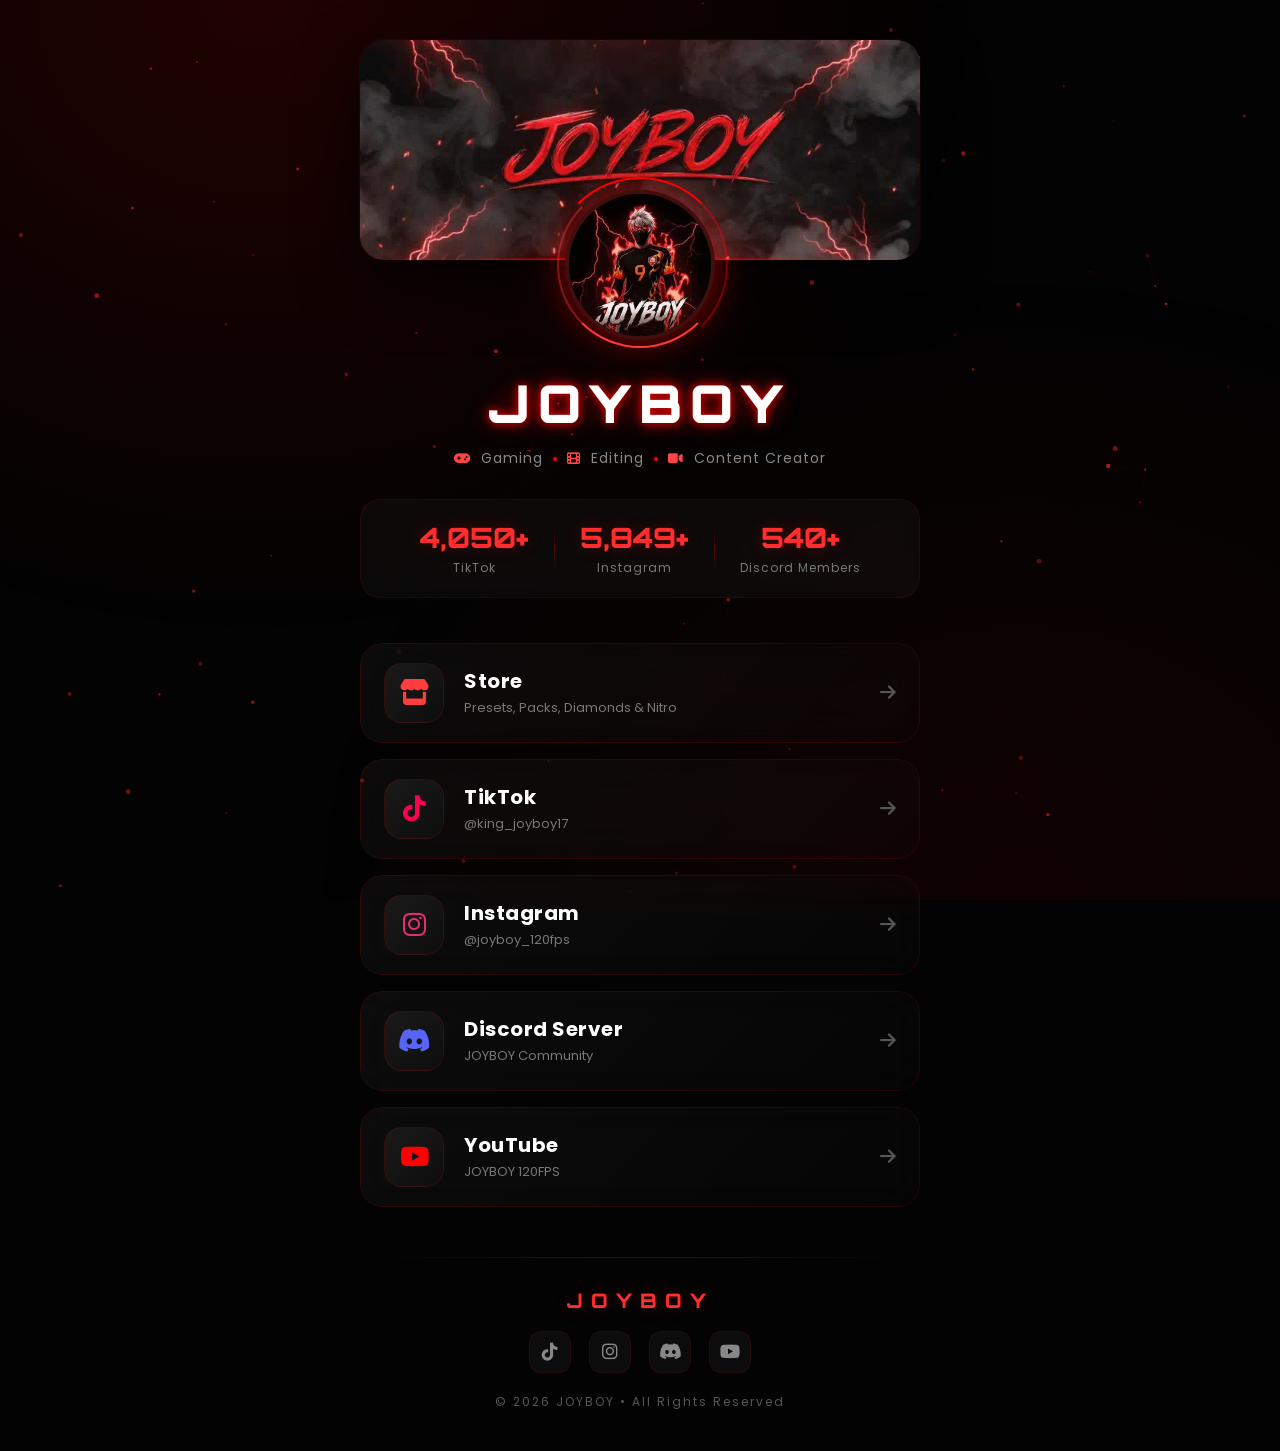
==== commit 20d14b51: "Update TikTok stat target from 4500 to 4700" ====
--- a/index.html
+++ b/index.html
@@ -85,7 +85,7 @@
             <!-- Stats -->
             <div class="stats" aria-label="Social Stats">
                 <div class="stat-item">
-                    <div class="stat-number" data-target="4500">0</div>
+                    <div class="stat-number" data-target="4700">0</div>
                     <div class="stat-label">TikTok</div>
                 </div>
                 <div class="stat-divider" aria-hidden="true"></div>
@@ -534,4 +534,4 @@
     })();
     </script>
 </body>
-</html>+</html>
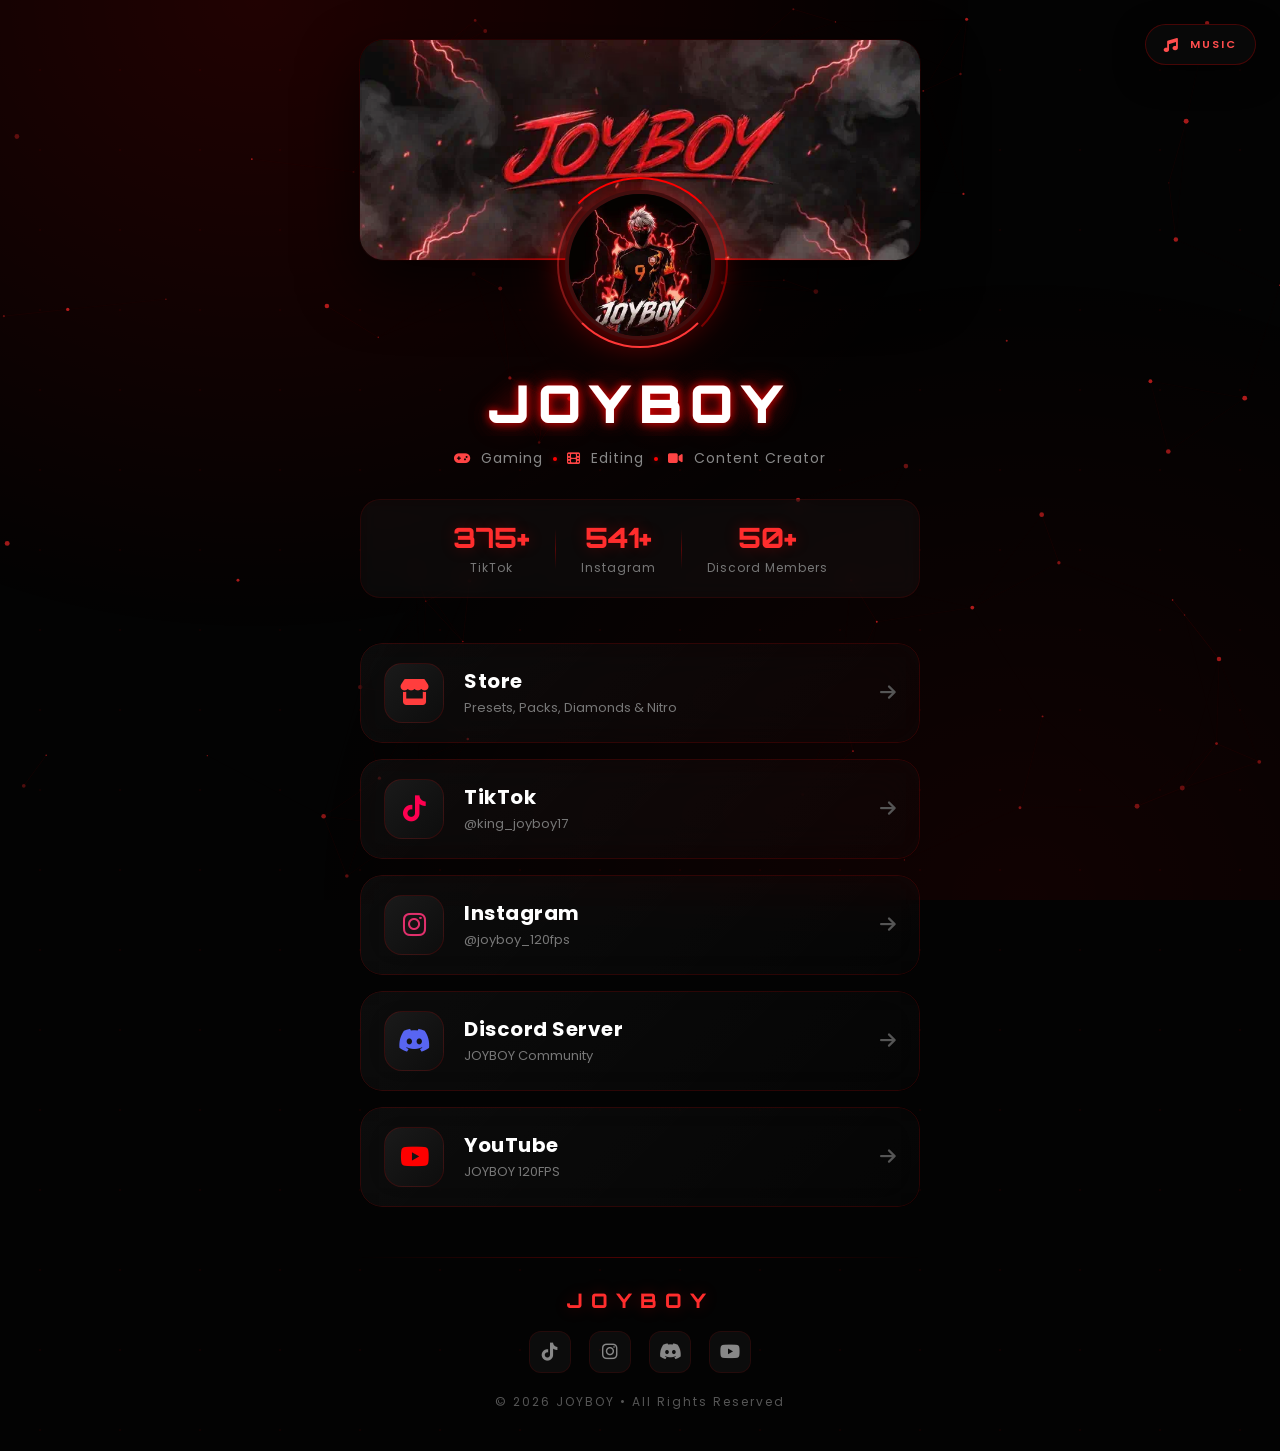
==== commit e994d5e5: "Add files via upload" ====
--- a/index.html
+++ b/index.html
@@ -85,7 +85,7 @@
             <!-- Stats -->
             <div class="stats" aria-label="Social Stats">
                 <div class="stat-item">
-                    <div class="stat-number" data-target="4700">0</div>
+                    <div class="stat-number" data-target="4500">0</div>
                     <div class="stat-label">TikTok</div>
                 </div>
                 <div class="stat-divider" aria-hidden="true"></div>
@@ -209,7 +209,7 @@
 
     <!-- Background Music (portfolio only) -->
     <audio id="bgMusic" src="song.mp3" loop preload="none"></audio>
-    <button class="music-toggle" id="musicToggle" type="button" aria-pressed="false" aria-label="Pause background music">
+    <button class="music-toggle" id="musicToggle" type="button" aria-pressed="false" aria-label="Play background music">
         <span class="music-icon"><i class="fas fa-music" aria-hidden="true"></i></span>
         <span class="music-eq" aria-hidden="true"><span></span><span></span><span></span><span></span></span>
         <span class="music-label">Music</span>
@@ -228,6 +228,63 @@
         // Applied before anything is bound below, so the counters, the card
         // tilt effect and the reveal observer all see the final markup.
         window.JBPortfolio.mount(document);
+
+        // ── Scroll Reveal ──
+        var reveals = document.querySelectorAll('.reveal');
+        function checkReveal() {
+            for (var i = 0; i < reveals.length; i++) {
+                var top = reveals[i].getBoundingClientRect().top;
+                if (top < window.innerHeight - 60) {
+                    reveals[i].classList.add('active');
+                }
+            }
+        }
+        window.addEventListener('scroll', checkReveal, { passive: true });
+
+        // ── Counter Animation ──
+        var statsObserved = false;
+        var statsObserver = null;
+
+        function animateCounters() {
+            var counters = document.querySelectorAll('.stat-number');
+            for (var i = 0; i < counters.length; i++) {
+                var target = parseInt(counters[i].getAttribute('data-target'), 10) || 0;
+                var increment = target / 60;
+                var el = counters[i];
+                (function(el, target, increment) {
+                    var current = 0;
+                    function step() {
+                        current += increment;
+                        if (current >= target) {
+                            el.textContent = target.toLocaleString() + '+';
+                        } else {
+                            el.textContent = Math.floor(current).toLocaleString() + '+';
+                            requestAnimationFrame(step);
+                        }
+                    }
+                    step();
+                })(el, target, increment);
+            }
+        }
+
+        function observeStats() {
+            if (statsObserved || statsObserver) return;
+            var statsSection = document.querySelector('.stats');
+            if (!statsSection) return;
+            if ('IntersectionObserver' in window) {
+                statsObserver = new IntersectionObserver(function(entries) {
+                    if (entries[0].isIntersecting && !statsObserved) {
+                        statsObserved = true;
+                        animateCounters();
+                        statsObserver.disconnect();
+                    }
+                }, { threshold: 0.5 });
+                statsObserver.observe(statsSection);
+            } else {
+                statsObserved = true;
+                animateCounters();
+            }
+        }
 
         // ── Loading Screen ──
         var loader = document.getElementById('loader');
@@ -247,6 +304,8 @@
             setTimeout(function() {
                 if (loader) loader.classList.add('hidden');
                 if (mainContent) mainContent.classList.add('visible');
+                checkReveal();
+                observeStats();
             }, 350);
         }
 
@@ -358,56 +417,6 @@
             if (isAnimating) animate();
         });
 
-        // ── Scroll Reveal ──
-        var reveals = document.querySelectorAll('.reveal');
-        function checkReveal() {
-            for (var i = 0; i < reveals.length; i++) {
-                var top = reveals[i].getBoundingClientRect().top;
-                if (top < window.innerHeight - 60) {
-                    reveals[i].classList.add('active');
-                }
-            }
-        }
-        window.addEventListener('scroll', checkReveal, { passive: true });
-        window.addEventListener('load', function() {
-            setTimeout(checkReveal, 1300);
-        });
-
-        // ── Counter Animation ──
-        function animateCounters() {
-            var counters = document.querySelectorAll('.stat-number');
-            for (var i = 0; i < counters.length; i++) {
-                var target = parseInt(counters[i].getAttribute('data-target'), 10);
-                var increment = target / 60;
-                var el = counters[i];
-                (function(el, target, increment) {
-                    var current = 0;
-                    function step() {
-                        current += increment;
-                        if (current >= target) {
-                            el.textContent = target.toLocaleString() + '+';
-                        } else {
-                            el.textContent = Math.floor(current).toLocaleString() + '+';
-                            requestAnimationFrame(step);
-                        }
-                    }
-                    step();
-                })(el, target, increment);
-            }
-        }
-
-        var statsObserved = false;
-        var statsSection = document.querySelector('.stats');
-        if (statsSection) {
-            var observer = new IntersectionObserver(function(entries) {
-                if (entries[0].isIntersecting && !statsObserved) {
-                    statsObserved = true;
-                    animateCounters();
-                }
-            }, { threshold: 0.5 });
-            observer.observe(statsSection);
-        }
-
         // ── Tilt Effect on Cards ──
         var cards = document.querySelectorAll('.card');
         for (var i = 0; i < cards.length; i++) {
@@ -420,9 +429,11 @@
                     var centerY = rect.height / 2;
                     var rotateX = (y - centerY) / 15;
                     var rotateY = (centerX - x) / 15;
+                    card.style.transition = 'transform 0.1s ease-out, box-shadow 0.4s ease';
                     card.style.transform = 'perspective(1000px) rotateX(' + rotateX + 'deg) rotateY(' + rotateY + 'deg) translateY(-5px)';
                 }, { passive: true });
                 card.addEventListener('mouseleave', function() {
+                    card.style.transition = 'transform 0.4s ease, box-shadow 0.4s ease';
                     card.style.transform = 'perspective(1000px) rotateX(0) rotateY(0) translateY(0)';
                 });
             })(cards[i]);
@@ -432,12 +443,14 @@
         var allImages = document.querySelectorAll('.banner img, .logo img');
         for (var i = 0; i < allImages.length; i++) {
             (function(img) {
-                if (img.complete) {
+                function markLoaded() {
                     img.classList.add('loaded');
+                }
+                if (img.complete && img.naturalWidth > 0) {
+                    markLoaded();
                 } else {
-                    img.addEventListener('load', function() {
-                        img.classList.add('loaded');
-                    });
+                    img.addEventListener('load', markLoaded);
+                    img.addEventListener('error', markLoaded);
                 }
             })(allImages[i]);
         }
@@ -498,13 +511,27 @@
             }
         }
 
+        function initMusic() {
+            if (!bgMusic) return;
+            if (bgMusic.readyState === 0) {
+                bgMusic.preload = 'metadata';
+                bgMusic.load();
+            }
+            if (!musicMuted) {
+                playMusic();
+            }
+        }
+
         if (bgMusic && musicToggle) {
             bgMusic.volume = 0.55;
 
+            function markMusicReady() {
+                musicToggle.classList.add('is-ready');
+            }
+
             // Only show the control once a real audio file is available.
-            bgMusic.addEventListener('loadedmetadata', function() {
-                musicToggle.classList.add('is-ready');
-            });
+            bgMusic.addEventListener('loadedmetadata', markMusicReady);
+            bgMusic.addEventListener('canplay', markMusicReady);
             bgMusic.addEventListener('error', function() {
                 musicToggle.classList.remove('is-ready');
             });
@@ -525,13 +552,13 @@
             // Start after the page load so the 700 KB track never competes with
             // the banner for bandwidth during the first paint.
             if (document.readyState === 'complete') {
-                playMusic();
+                initMusic();
             } else {
-                window.addEventListener('load', playMusic);
+                window.addEventListener('load', initMusic);
             }
         }
 
     })();
     </script>
 </body>
-</html>
+</html>
--- a/style.css
+++ b/style.css
@@ -1,945 +1,945 @@
-/* ══════════════════════════════════ */
-/* BASE & RESET                       */
-/* ══════════════════════════════════ */
-
-* {
-    margin: 0;
-    padding: 0;
-    box-sizing: border-box;
-    font-family: 'Poppins', sans-serif;
-}
-
-img {
-    image-rendering: auto;
-    -webkit-user-drag: none;
-    user-select: none;
-}
-
-body {
-    background: #030303;
-    color: #fff;
-    overflow-x: hidden;
-    display: flex;
-    justify-content: center;
-    min-height: 100vh;
-    position: relative;
-    padding: 40px 20px;
-}
-
-/* ══════════════════════════════════ */
-/* LOADING SCREEN                     */
-/* ══════════════════════════════════ */
-
-.loader {
-    position: fixed;
-    inset: 0;
-    background: #030303;
-    display: flex;
-    align-items: center;
-    justify-content: center;
-    z-index: 10000;
-    transition: opacity 0.6s ease, visibility 0.6s ease;
-}
-
-.loader.hidden {
-    opacity: 0;
-    visibility: hidden;
-    pointer-events: none;
-}
-
-.loader-inner {
-    text-align: center;
-    position: relative;
-    display: flex;
-    flex-direction: column;
-    align-items: center;
-    justify-content: center;
-}
-
-/* Wrapper to hold both the spinning ring and percentage number centered */
-.loader-circle-box {
-    position: relative;
-    width: 160px;
-    height: 160px;
-    display: flex;
-    align-items: center;
-    justify-content: center;
-    margin-bottom: 25px;
-}
-
-/* Spinning Ring around the number */
-.loader-ring {
-    position: absolute;
-    inset: 0;
-    border-radius: 50%;
-    border: 3px solid rgba(255, 0, 0, 0.1);
-    border-top-color: #ff0000;
-    border-right-color: rgba(255, 0, 0, 0.6);
-    animation: loaderSpin 1s linear infinite;
-}
-
-.loader-ring::before {
-    content: '';
-    position: absolute;
-    inset: 8px;
-    border-radius: 50%;
-    border: 2px solid transparent;
-    border-bottom-color: #ff4444;
-    border-left-color: rgba(255, 68, 68, 0.5);
-    animation: loaderSpin 0.6s linear infinite reverse;
-}
-
-@keyframes loaderSpin {
-    to { transform: rotate(360deg); }
-}
-
-/* Percentage Number centered inside the circle */
-.loader-percentage {
-    font-family: 'Orbitron', sans-serif;
-    font-size: 32px;
-    font-weight: 900;
-    color: #ffffff;
-    text-shadow: 0 0 15px rgba(255, 0, 0, 0.8);
-    z-index: 2;
-}
-
-/* Progress Bar Container */
-.loader-progress-bar {
-    width: 220px;
-    height: 6px;
-    background: rgba(255, 255, 255, 0.08);
-    border: 1px solid rgba(255, 0, 0, 0.3);
-    border-radius: 10px;
-    overflow: hidden;
-    margin-bottom: 15px;
-    box-shadow: 0 0 10px rgba(255, 0, 0, 0.2);
-}
-
-/* Progress Fill */
-.loader-progress-fill {
-    width: 0%;
-    height: 100%;
-    background: linear-gradient(90deg, #ff0000, #ff4444);
-    box-shadow: 0 0 12px #ff0000;
-    transition: width 0.1s linear;
-}
-
-.loader-text {
-    font-family: 'Orbitron', sans-serif;
-    font-size: 16px;
-    font-weight: 700;
-    letter-spacing: 6px;
-    color: #ff0000;
-    text-shadow: 0 0 10px rgba(255, 0, 0, 0.5);
-    animation: loaderPulse 1.5s ease-in-out infinite;
-}
-
-@keyframes loaderPulse {
-    0%, 100% { opacity: 0.5; }
-    50% { opacity: 1; }
-}
-
-/* ══════════════════════════════════ */
-/* PARTICLES CANVAS                   */
-/* ══════════════════════════════════ */
-
-#particles {
-    position: fixed;
-    inset: 0;
-    z-index: 0;
-    pointer-events: none;
-}
-
-/* ══════════════════════════════════ */
-/* ANIMATED BACKGROUND                */
-/* ══════════════════════════════════ */
-
-body::before {
-    content: '';
-    position: fixed;
-    width: 400%;
-    height: 400%;
-    background: radial-gradient(circle, rgba(255, 0, 0, 0.06) 1px, transparent 1px);
-    background-size: 80px 80px;
-    animation: bgDrift 40s linear infinite;
-    z-index: -2;
-    top: -50%;
-    left: -50%;
-}
-
-@keyframes bgDrift {
-    from { transform: translate(0, 0) rotate(0deg); }
-    to { transform: translate(-80px, -80px) rotate(1deg); }
-}
-
-body::after {
-    content: '';
-    position: fixed;
-    inset: 0;
-    background:
-        radial-gradient(ellipse at 20% 0%, rgba(255, 0, 0, 0.12) 0%, transparent 50%),
-        radial-gradient(ellipse at 80% 100%, rgba(255, 0, 0, 0.06) 0%, transparent 50%);
-    z-index: -1;
-    pointer-events: none;
-}
-
-/* ══════════════════════════════════ */
-/* CONTAINER                          */
-/* ══════════════════════════════════ */
-
-.container {
-    width: 100%;
-    max-width: 560px;
-    position: relative;
-    z-index: 1;
-    opacity: 0;
-    transition: opacity 0.8s ease;
-}
-
-.container.visible {
-    opacity: 1;
-}
-
-/* ══════════════════════════════════ */
-/* SCROLL REVEAL                      */
-/* ══════════════════════════════════ */
-
-.reveal {
-    opacity: 0;
-    transform: translateY(40px);
-    transition: opacity 0.7s ease, transform 0.7s ease;
-}
-
-.reveal.active {
-    opacity: 1;
-    transform: translateY(0);
-}
-
-/* ══════════════════════════════════ */
-/* BANNER                             */
-/* ══════════════════════════════════ */
-
-.banner {
-    width: 100%;
-    height: 220px;
-    border-radius: 24px;
-    overflow: hidden;
-    position: relative;
-    box-shadow:
-        0 25px 60px rgba(0, 0, 0, 0.7),
-        0 0 0 1px rgba(255, 0, 0, 0.1);
-    background: #0a0a0a;
-}
-
-.banner::after {
-    content: '';
-    position: absolute;
-    inset: 0;
-    background: linear-gradient(
-        90deg,
-        #0a0a0a 25%,
-        #151515 50%,
-        #0a0a0a 75%
-    );
-    background-size: 200% 100%;
-    animation: bannerShimmer 1.5s ease-in-out infinite;
-    z-index: 0;
-}
-
-.banner img.loaded ~ .banner-overlay,
-.banner img.loaded {
-    z-index: 1;
-}
-
-@keyframes bannerShimmer {
-    0% { background-position: 200% 0; }
-    100% { background-position: -200% 0; }
-}
-
-.banner img {
-    width: 100%;
-    height: 100%;
-    object-fit: cover;
-    transition: transform 0.6s ease, opacity 0.5s ease;
-    opacity: 0;
-    position: relative;
-    z-index: 1;
-}
-
-.banner img.loaded {
-    opacity: 1;
-}
-
-.banner:hover img {
-    transform: scale(1.05);
-}
-
-.banner-overlay {
-    position: absolute;
-    inset: 0;
-    background: linear-gradient(
-        180deg,
-        transparent 40%,
-        rgba(3, 3, 3, 0.8) 100%
-    );
-    z-index: 1;
-    pointer-events: none;
-}
-
-.banner-glow {
-    position: absolute;
-    bottom: -2px;
-    left: 10%;
-    right: 10%;
-    height: 4px;
-    background: linear-gradient(90deg, transparent, #ff0000, transparent);
-    border-radius: 50%;
-    box-shadow: 0 0 30px rgba(255, 0, 0, 0.533), 0 0 60px rgba(255, 0, 0, 0.267);
-    z-index: 2;
-    animation: bannerGlow 3s ease-in-out infinite;
-}
-
-@keyframes bannerGlow {
-    0%, 100% { opacity: 0.6; }
-    50% { opacity: 1; }
-}
-
-/* ══════════════════════════════════ */
-/* PROFILE SECTION                    */
-/* ══════════════════════════════════ */
-
-.profile {
-    text-align: center;
-    margin-top: -75px;
-    margin-bottom: 45px;
-    position: relative;
-    z-index: 2;
-}
-
-.logo-wrapper {
-    width: 160px;
-    height: 160px;
-    margin: 0 auto;
-    position: relative;
-    display: flex;
-    align-items: center;
-    justify-content: center;
-}
-
-.logo-ring-outer,
-.logo-ring-inner {
-    position: absolute;
-    border-radius: 50%;
-    border: 2px solid transparent;
-}
-
-.logo-ring-outer {
-    inset: -8px;
-    border-top-color: #ff0000;
-    border-right-color: rgba(255, 0, 0, 0.4);
-    animation: ringRotate 4s linear infinite;
-}
-
-.logo-ring-inner {
-    inset: -3px;
-    border-bottom-color: #ff4444;
-    border-left-color: rgba(255, 68, 68, 0.4);
-    animation: ringRotate 2.5s linear infinite reverse;
-}
-
-@keyframes ringRotate {
-    to { transform: rotate(360deg); }
-}
-
-.logo {
-    width: 150px;
-    height: 150px;
-    border-radius: 50%;
-    overflow: hidden;
-    background: #111;
-    border: 4px solid rgba(255, 0, 0, 0.2);
-    box-shadow:
-        0 0 30px rgba(255, 0, 0, 0.4),
-        0 0 60px rgba(255, 0, 0, 0.2),
-        inset 0 0 20px rgba(0, 0, 0, 0.5);
-    position: relative;
-    z-index: 1;
-}
-
-.logo img {
-    width: 100%;
-    height: 100%;
-    object-fit: cover;
-}
-
-.profile h1 {
-    margin-top: 25px;
-    font-family: 'Orbitron', sans-serif;
-    font-size: 52px;
-    font-weight: 900;
-    letter-spacing: 8px;
-    color: #fff;
-    position: relative;
-    text-shadow:
-        0 0 10px rgba(255, 0, 0, 0.4),
-        0 0 30px rgba(255, 0, 0, 0.2);
-}
-
-.glitch::before,
-.glitch::after {
-    content: attr(data-text);
-    position: absolute;
-    left: 0;
-    right: 0;
-    top: 0;
-    overflow: hidden;
-    pointer-events: none;
-}
-
-.glitch::before {
-    color: #ff0000;
-    z-index: -1;
-    animation: glitch1 3s infinite linear alternate-reverse;
-}
-
-.glitch::after {
-    color: #00ffff;
-    z-index: -2;
-    animation: glitch2 2s infinite linear alternate-reverse;
-}
-
-@keyframes glitch1 {
-    0%, 90% { clip-path: inset(0 0 0 0); transform: translate(0); }
-    92% { clip-path: inset(20% 0 40% 0); transform: translate(-3px, 2px); }
-    94% { clip-path: inset(60% 0 10% 0); transform: translate(3px, -1px); }
-    96% { clip-path: inset(30% 0 30% 0); transform: translate(-2px, 1px); }
-    98% { clip-path: inset(10% 0 70% 0); transform: translate(2px, -2px); }
-    100% { clip-path: inset(0 0 0 0); transform: translate(0); }
-}
-
-@keyframes glitch2 {
-    0%, 88% { clip-path: inset(0 0 0 0); transform: translate(0); }
-    90% { clip-path: inset(50% 0 20% 0); transform: translate(3px, 1px); }
-    93% { clip-path: inset(10% 0 60% 0); transform: translate(-3px, -1px); }
-    96% { clip-path: inset(40% 0 20% 0); transform: translate(2px, 2px); }
-    100% { clip-path: inset(0 0 0 0); transform: translate(0); }
-}
-
-.tagline {
-    display: flex;
-    align-items: center;
-    justify-content: center;
-    gap: 10px;
-    margin-top: 12px;
-    flex-wrap: wrap;
-}
-
-.tagline span {
-    color: #888;
-    font-size: 14px;
-    font-weight: 400;
-    letter-spacing: 1px;
-}
-
-.tagline .tagline-icon {
-    color: #ff4444;
-    font-size: 13px;
-}
-
-.tagline .dot {
-    width: 4px;
-    height: 4px;
-    background: #ff0000;
-    border-radius: 50%;
-    display: inline-block;
-    box-shadow: 0 0 6px rgba(255, 0, 0, 0.533);
-}
-
-/* ══════════════════════════════════ */
-/* STATS SECTION                      */
-/* ══════════════════════════════════ */
-
-.stats {
-    display: flex;
-    align-items: center;
-    justify-content: center;
-    gap: 25px;
-    margin-top: 30px;
-    padding: 20px 30px;
-    background: rgba(255, 255, 255, 0.03);
-    border: 1px solid rgba(255, 0, 0, 0.1);
-    border-radius: 20px;
-    backdrop-filter: blur(10px);
-}
-
-.stat-item {
-    text-align: center;
-}
-
-.stat-number {
-    font-family: 'Orbitron', sans-serif;
-    font-size: 28px;
-    font-weight: 800;
-    color: #ff2d2d;
-    text-shadow: 0 0 15px rgba(255, 0, 0, 0.267);
-}
-
-.stat-label {
-    font-size: 12px;
-    color: #777;
-    letter-spacing: 1px;
-    margin-top: 4px;
-}
-
-.stat-divider {
-    width: 1px;
-    height: 40px;
-    background: linear-gradient(180deg, transparent, rgba(255, 0, 0, 0.3), transparent);
-}
-
-/* ══════════════════════════════════ */
-/* CARDS                              */
-/* ══════════════════════════════════ */
-
-.cards-wrapper {
-    display: flex;
-    flex-direction: column;
-    gap: 16px;
-}
-
-.card {
-    display: block;
-    text-decoration: none;
-    color: #fff;
-    position: relative;
-    border-radius: 22px;
-    overflow: hidden;
-    transition: transform 0.4s ease, box-shadow 0.4s ease;
-    cursor: pointer;
-}
-
-.card-bg {
-    position: absolute;
-    inset: 0;
-    background: linear-gradient(
-        135deg,
-        rgba(255, 255, 255, 0.04) 0%,
-        rgba(255, 255, 255, 0.01) 100%
-    );
-    backdrop-filter: blur(20px);
-    z-index: 0;
-}
-
-.card-border {
-    position: absolute;
-    inset: 0;
-    border-radius: 22px;
-    border: 1px solid rgba(255, 0, 0, 0.15);
-    z-index: 2;
-    pointer-events: none;
-    transition: border-color 0.4s ease;
-}
-
-.card:hover .card-border {
-    border-color: rgba(255, 0, 0, 0.6);
-}
-
-.card:hover {
-    box-shadow:
-        0 10px 40px rgba(255, 0, 0, 0.15),
-        0 0 0 1px rgba(255, 0, 0, 0.3),
-        inset 0 0 30px rgba(255, 0, 0, 0.03);
-}
-
-.card-content {
-    display: flex;
-    align-items: center;
-    justify-content: space-between;
-    padding: 20px 24px;
-    position: relative;
-    z-index: 1;
-}
-
-/* Icon */
-.icon {
-    width: 60px;
-    height: 60px;
-    border-radius: 18px;
-    background: linear-gradient(135deg, #1a1a1a, #0d0d0d);
-    border: 1px solid rgba(255, 0, 0, 0.15);
-    display: flex;
-    align-items: center;
-    justify-content: center;
-    font-size: 26px;
-    color: #ff3d3d;
-    position: relative;
-    transition: transform 0.4s ease, box-shadow 0.4s ease, border-color 0.4s ease;
-    flex-shrink: 0;
-}
-
-.icon-pulse {
-    position: absolute;
-    inset: -4px;
-    border-radius: 20px;
-    border: 2px solid transparent;
-    opacity: 0;
-    transition: opacity 0.4s ease;
-}
-
-.card:hover .icon {
-    transform: scale(1.1) rotate(5deg);
-    box-shadow: 0 0 25px rgba(255, 0, 0, 0.4);
-    border-color: rgba(255, 0, 0, 0.5);
-}
-
-.card:hover .icon-pulse {
-    opacity: 1;
-    border-color: rgba(255, 0, 0, 0.3);
-    animation: iconPulse 1.5s ease-in-out infinite;
-}
-
-@keyframes iconPulse {
-    0%, 100% { transform: scale(1); opacity: 0.5; }
-    50% { transform: scale(1.15); opacity: 0; }
-}
-
-/* Icon Variants */
-.icon.tiktok { color: #ff0050; }
-.icon.instagram { color: #e1306c; }
-.icon.discord { color: #5865f2; }
-.icon.youtube { color: #ff0000; }
-.icon.telegram { color: #2aabee; }
-.icon.x { color: #e7e9ea; }
-.icon.whatsapp { color: #25d366; }
-.icon.twitch { color: #9146ff; }
-.icon.facebook { color: #1877f2; }
-
-.card:hover .icon.tiktok { box-shadow: 0 0 25px rgba(255, 0, 80, 0.4); border-color: rgba(255, 0, 80, 0.5); }
-.card:hover .icon.instagram { box-shadow: 0 0 25px rgba(225, 48, 108, 0.4); border-color: rgba(225, 48, 108, 0.5); }
-.card:hover .icon.discord { box-shadow: 0 0 25px rgba(88, 101, 242, 0.4); border-color: rgba(88, 101, 242, 0.5); }
-.card:hover .icon.youtube { box-shadow: 0 0 25px rgba(255, 0, 0, 0.4); border-color: rgba(255, 0, 0, 0.5); }
-.card:hover .icon.telegram { box-shadow: 0 0 25px rgba(42, 171, 238, 0.4); border-color: rgba(42, 171, 238, 0.5); }
-.card:hover .icon.x { box-shadow: 0 0 25px rgba(231, 233, 234, 0.35); border-color: rgba(231, 233, 234, 0.45); }
-.card:hover .icon.whatsapp { box-shadow: 0 0 25px rgba(37, 211, 102, 0.4); border-color: rgba(37, 211, 102, 0.5); }
-.card:hover .icon.twitch { box-shadow: 0 0 25px rgba(145, 70, 255, 0.4); border-color: rgba(145, 70, 255, 0.5); }
-.card:hover .icon.facebook { box-shadow: 0 0 25px rgba(24, 119, 242, 0.4); border-color: rgba(24, 119, 242, 0.5); }
-
-/* Text */
-.text {
-    flex: 1;
-    margin-left: 20px;
-}
-
-.text h2 {
-    font-size: 20px;
-    font-weight: 700;
-    letter-spacing: 0.5px;
-    line-height: 1.3;
-}
-
-.text span {
-    font-size: 13px;
-    color: #777;
-    font-weight: 400;
-    transition: color 0.3s ease;
-}
-
-.card:hover .text span {
-    color: #ff6666;
-}
-
-/* Arrow */
-.arrow {
-    font-size: 18px;
-    color: #555;
-    transition: transform 0.4s ease, color 0.4s ease;
-    flex-shrink: 0;
-}
-
-.card:hover .arrow {
-    transform: translateX(6px);
-    color: #ff0000;
-}
-
-/* Staggered reveal delay */
-.card.reveal:nth-of-type(1) { transition-delay: 0.1s; }
-.card.reveal:nth-of-type(2) { transition-delay: 0.2s; }
-.card.reveal:nth-of-type(3) { transition-delay: 0.3s; }
-.card.reveal:nth-of-type(4) { transition-delay: 0.4s; }
-.card.reveal:nth-of-type(5) { transition-delay: 0.5s; }
-
-/* ══════════════════════════════════ */
-/* FOOTER                             */
-/* ══════════════════════════════════ */
-
-footer {
-    margin-top: 50px;
-    position: relative;
-}
-
-.footer-line {
-    width: 100%;
-    height: 1px;
-    background: linear-gradient(90deg, transparent, rgba(255, 0, 0, 0.3), transparent);
-    margin-bottom: 30px;
-}
-
-.footer-content {
-    text-align: center;
-}
-
-.footer-brand {
-    font-family: 'Orbitron', sans-serif;
-    font-size: 20px;
-    font-weight: 800;
-    letter-spacing: 8px;
-    color: #ff2d2d;
-    text-shadow: 0 0 15px rgba(255, 0, 0, 0.267);
-    margin-bottom: 18px;
-}
-
-.footer-socials {
-    display: flex;
-    justify-content: center;
-    gap: 18px;
-    margin-bottom: 20px;
-}
-
-.footer-socials a {
-    width: 42px;
-    height: 42px;
-    border-radius: 12px;
-    background: rgba(255, 255, 255, 0.04);
-    border: 1px solid rgba(255, 0, 0, 0.1);
-    display: flex;
-    align-items: center;
-    justify-content: center;
-    color: #888;
-    font-size: 18px;
-    text-decoration: none;
-    transition: all 0.3s ease;
-}
-
-.footer-socials a:hover {
-    color: #ff0000;
-    border-color: rgba(255, 0, 0, 0.5);
-    background: rgba(255, 0, 0, 0.08);
-    transform: translateY(-4px);
-    box-shadow: 0 8px 20px rgba(255, 0, 0, 0.2);
-}
-
-.footer-copy {
-    font-size: 12px;
-    color: #555;
-    letter-spacing: 2px;
-}
-
-/* ══════════════════════════════════ */
-/* BACKGROUND MUSIC CONTROL           */
-/* ══════════════════════════════════ */
-
-.music-toggle {
-    position: fixed;
-    right: 24px;
-    top: 24px;
-    z-index: 900;
-    display: flex;
-    align-items: center;
-    gap: 10px;
-    padding: 11px 18px;
-    border-radius: 50px;
-    background: rgba(10, 10, 10, 0.85);
-    border: 1px solid rgba(255, 0, 0, 0.25);
-    color: #ff4d4d;
-    font-family: 'Orbitron', sans-serif;
-    font-size: 11px;
-    font-weight: 600;
-    letter-spacing: 2px;
-    text-transform: uppercase;
-    cursor: pointer;
-    backdrop-filter: blur(12px);
-    -webkit-backdrop-filter: blur(12px);
-    box-shadow: 0 10px 30px rgba(0, 0, 0, 0.55);
-    opacity: 0;
-    visibility: hidden;
-    transform: translateY(-12px);
-    transition: opacity 0.4s ease, transform 0.4s ease, visibility 0.4s ease,
-                border-color 0.3s ease, box-shadow 0.3s ease;
-}
-
-/* Revealed by JS only when an audio file is actually available */
-.music-toggle.is-ready {
-    opacity: 1;
-    visibility: visible;
-    transform: translateY(0);
-}
-
-.music-toggle:hover {
-    border-color: rgba(255, 0, 0, 0.6);
-    box-shadow: 0 12px 32px rgba(255, 0, 0, 0.28);
-    transform: translateY(-3px);
-}
-
-.music-toggle:focus-visible {
-    outline: 2px solid #ff4444;
-    outline-offset: 3px;
-}
-
-.music-toggle .music-icon {
-    display: flex;
-    font-size: 14px;
-}
-
-/* Animated equalizer replaces the note icon while playing */
-.music-eq {
-    display: none;
-    align-items: flex-end;
-    gap: 2px;
-    height: 14px;
-}
-
-.music-toggle.playing .music-eq { display: flex; }
-.music-toggle.playing .music-icon { display: none; }
-
-.music-eq span {
-    width: 3px;
-    height: 14px;
-    border-radius: 2px;
-    background: linear-gradient(180deg, #ff5555, #ff0000);
-    transform-origin: bottom;
-    animation: eqBar 0.9s ease-in-out infinite;
-}
-
-.music-eq span:nth-child(1) { animation-delay: 0s; }
-.music-eq span:nth-child(2) { animation-delay: 0.15s; }
-.music-eq span:nth-child(3) { animation-delay: 0.3s; }
-.music-eq span:nth-child(4) { animation-delay: 0.45s; }
-
-@keyframes eqBar {
-    0%, 100% { transform: scaleY(0.35); opacity: 0.7; }
-    50% { transform: scaleY(1); opacity: 1; }
-}
-
-@media (prefers-reduced-motion: reduce) {
-    .music-eq span { animation: none; }
-}
-
-/* ══════════════════════════════════ */
-/* CUSTOM SCROLLBAR                   */
-/* ══════════════════════════════════ */
-
-::-webkit-scrollbar {
-    width: 8px;
-}
-
-::-webkit-scrollbar-thumb {
-    background: linear-gradient(180deg, #ff0000, #aa0000);
-    border-radius: 20px;
-}
-
-::-webkit-scrollbar-track {
-    background: #0a0a0a;
-}
-
-/* ══════════════════════════════════ */
-/* RESPONSIVE                         */
-/* ══════════════════════════════════ */
-
-@media (max-width: 600px) {
-    body {
-        padding: 20px 14px;
-    }
-
-    .banner {
-        height: 170px;
-        border-radius: 18px;
-    }
-
-    .profile {
-        margin-top: -60px;
-    }
-
-    .logo-wrapper {
-        width: 130px;
-        height: 130px;
-    }
-
-    .logo {
-        width: 120px;
-        height: 120px;
-    }
-
-    .profile h1 {
-        font-size: 36px;
-        letter-spacing: 5px;
-    }
-
-    .tagline span {
-        font-size: 12px;
-    }
-
-    .stats {
-        gap: 15px;
-        padding: 16px 20px;
-    }
-
-    .stat-number {
-        font-size: 22px;
-    }
-
-    .stat-label {
-        font-size: 10px;
-    }
-
-    .card-content {
-        padding: 16px 18px;
-    }
-
-    .icon {
-        width: 50px;
-        height: 50px;
-        font-size: 22px;
-        border-radius: 14px;
-    }
-
-    .text h2 {
-        font-size: 17px;
-    }
-
-    .text span {
-        font-size: 12px;
-    }
-
-    .footer-brand {
-        font-size: 16px;
-        letter-spacing: 5px;
-    }
-
-    .music-toggle {
-        top: 14px;
-        right: 14px;
-        width: 42px;
-        height: 42px;
-        padding: 0;
-        justify-content: center;
-        border-radius: 50%;
-    }
-
-    .music-toggle .music-label { display: none; }
-}
-
-@media (max-width: 380px) {
-    .stats {
-        flex-direction: column;
-        gap: 12px;
-    }
-
-    .stat-divider {
-        width: 40px;
-        height: 1px;
-    }
-
-    .profile h1 {
-        font-size: 28px;
-    }
+/* ══════════════════════════════════ */
+/* BASE & RESET                       */
+/* ══════════════════════════════════ */
+
+* {
+    margin: 0;
+    padding: 0;
+    box-sizing: border-box;
+    font-family: 'Poppins', sans-serif;
+}
+
+img {
+    image-rendering: auto;
+    -webkit-user-drag: none;
+    user-select: none;
+}
+
+body {
+    background: #030303;
+    color: #fff;
+    overflow-x: hidden;
+    display: flex;
+    justify-content: center;
+    min-height: 100vh;
+    position: relative;
+    padding: 40px 20px;
+}
+
+/* ══════════════════════════════════ */
+/* LOADING SCREEN                     */
+/* ══════════════════════════════════ */
+
+.loader {
+    position: fixed;
+    inset: 0;
+    background: #030303;
+    display: flex;
+    align-items: center;
+    justify-content: center;
+    z-index: 10000;
+    transition: opacity 0.6s ease, visibility 0.6s ease;
+}
+
+.loader.hidden {
+    opacity: 0;
+    visibility: hidden;
+    pointer-events: none;
+}
+
+.loader-inner {
+    text-align: center;
+    position: relative;
+    display: flex;
+    flex-direction: column;
+    align-items: center;
+    justify-content: center;
+}
+
+/* Wrapper to hold both the spinning ring and percentage number centered */
+.loader-circle-box {
+    position: relative;
+    width: 160px;
+    height: 160px;
+    display: flex;
+    align-items: center;
+    justify-content: center;
+    margin-bottom: 25px;
+}
+
+/* Spinning Ring around the number */
+.loader-ring {
+    position: absolute;
+    inset: 0;
+    border-radius: 50%;
+    border: 3px solid rgba(255, 0, 0, 0.1);
+    border-top-color: #ff0000;
+    border-right-color: rgba(255, 0, 0, 0.6);
+    animation: loaderSpin 1s linear infinite;
+}
+
+.loader-ring::before {
+    content: '';
+    position: absolute;
+    inset: 8px;
+    border-radius: 50%;
+    border: 2px solid transparent;
+    border-bottom-color: #ff4444;
+    border-left-color: rgba(255, 68, 68, 0.5);
+    animation: loaderSpin 0.6s linear infinite reverse;
+}
+
+@keyframes loaderSpin {
+    to { transform: rotate(360deg); }
+}
+
+/* Percentage Number centered inside the circle */
+.loader-percentage {
+    font-family: 'Orbitron', sans-serif;
+    font-size: 32px;
+    font-weight: 900;
+    color: #ffffff;
+    text-shadow: 0 0 15px rgba(255, 0, 0, 0.8);
+    z-index: 2;
+}
+
+/* Progress Bar Container */
+.loader-progress-bar {
+    width: 220px;
+    height: 6px;
+    background: rgba(255, 255, 255, 0.08);
+    border: 1px solid rgba(255, 0, 0, 0.3);
+    border-radius: 10px;
+    overflow: hidden;
+    margin-bottom: 15px;
+    box-shadow: 0 0 10px rgba(255, 0, 0, 0.2);
+}
+
+/* Progress Fill */
+.loader-progress-fill {
+    width: 0%;
+    height: 100%;
+    background: linear-gradient(90deg, #ff0000, #ff4444);
+    box-shadow: 0 0 12px #ff0000;
+    transition: width 0.1s linear;
+}
+
+.loader-text {
+    font-family: 'Orbitron', sans-serif;
+    font-size: 16px;
+    font-weight: 700;
+    letter-spacing: 6px;
+    color: #ff0000;
+    text-shadow: 0 0 10px rgba(255, 0, 0, 0.5);
+    animation: loaderPulse 1.5s ease-in-out infinite;
+}
+
+@keyframes loaderPulse {
+    0%, 100% { opacity: 0.5; }
+    50% { opacity: 1; }
+}
+
+/* ══════════════════════════════════ */
+/* PARTICLES CANVAS                   */
+/* ══════════════════════════════════ */
+
+#particles {
+    position: fixed;
+    inset: 0;
+    z-index: 0;
+    pointer-events: none;
+}
+
+/* ══════════════════════════════════ */
+/* ANIMATED BACKGROUND                */
+/* ══════════════════════════════════ */
+
+body::before {
+    content: '';
+    position: fixed;
+    width: 400%;
+    height: 400%;
+    background: radial-gradient(circle, rgba(255, 0, 0, 0.06) 1px, transparent 1px);
+    background-size: 80px 80px;
+    animation: bgDrift 40s linear infinite;
+    z-index: -2;
+    top: -50%;
+    left: -50%;
+}
+
+@keyframes bgDrift {
+    from { transform: translate(0, 0) rotate(0deg); }
+    to { transform: translate(-80px, -80px) rotate(1deg); }
+}
+
+body::after {
+    content: '';
+    position: fixed;
+    inset: 0;
+    background:
+        radial-gradient(ellipse at 20% 0%, rgba(255, 0, 0, 0.12) 0%, transparent 50%),
+        radial-gradient(ellipse at 80% 100%, rgba(255, 0, 0, 0.06) 0%, transparent 50%);
+    z-index: -1;
+    pointer-events: none;
+}
+
+/* ══════════════════════════════════ */
+/* CONTAINER                          */
+/* ══════════════════════════════════ */
+
+.container {
+    width: 100%;
+    max-width: 560px;
+    position: relative;
+    z-index: 1;
+    opacity: 0;
+    transition: opacity 0.8s ease;
+}
+
+.container.visible {
+    opacity: 1;
+}
+
+/* ══════════════════════════════════ */
+/* SCROLL REVEAL                      */
+/* ══════════════════════════════════ */
+
+.reveal {
+    opacity: 0;
+    transform: translateY(40px);
+    transition: opacity 0.7s ease, transform 0.7s ease;
+}
+
+.reveal.active {
+    opacity: 1;
+    transform: translateY(0);
+}
+
+/* ══════════════════════════════════ */
+/* BANNER                             */
+/* ══════════════════════════════════ */
+
+.banner {
+    width: 100%;
+    height: 220px;
+    border-radius: 24px;
+    overflow: hidden;
+    position: relative;
+    box-shadow:
+        0 25px 60px rgba(0, 0, 0, 0.7),
+        0 0 0 1px rgba(255, 0, 0, 0.1);
+    background: #0a0a0a;
+}
+
+.banner::after {
+    content: '';
+    position: absolute;
+    inset: 0;
+    background: linear-gradient(
+        90deg,
+        #0a0a0a 25%,
+        #151515 50%,
+        #0a0a0a 75%
+    );
+    background-size: 200% 100%;
+    animation: bannerShimmer 1.5s ease-in-out infinite;
+    z-index: 0;
+}
+
+.banner img.loaded ~ .banner-overlay,
+.banner img.loaded {
+    z-index: 1;
+}
+
+@keyframes bannerShimmer {
+    0% { background-position: 200% 0; }
+    100% { background-position: -200% 0; }
+}
+
+.banner img {
+    width: 100%;
+    height: 100%;
+    object-fit: cover;
+    transition: transform 0.6s ease, opacity 0.5s ease;
+    opacity: 0;
+    position: relative;
+    z-index: 1;
+}
+
+.banner img.loaded {
+    opacity: 1;
+}
+
+.banner:hover img {
+    transform: scale(1.05);
+}
+
+.banner-overlay {
+    position: absolute;
+    inset: 0;
+    background: linear-gradient(
+        180deg,
+        transparent 40%,
+        rgba(3, 3, 3, 0.8) 100%
+    );
+    z-index: 1;
+    pointer-events: none;
+}
+
+.banner-glow {
+    position: absolute;
+    bottom: -2px;
+    left: 10%;
+    right: 10%;
+    height: 4px;
+    background: linear-gradient(90deg, transparent, #ff0000, transparent);
+    border-radius: 50%;
+    box-shadow: 0 0 30px rgba(255, 0, 0, 0.533), 0 0 60px rgba(255, 0, 0, 0.267);
+    z-index: 2;
+    animation: bannerGlow 3s ease-in-out infinite;
+}
+
+@keyframes bannerGlow {
+    0%, 100% { opacity: 0.6; }
+    50% { opacity: 1; }
+}
+
+/* ══════════════════════════════════ */
+/* PROFILE SECTION                    */
+/* ══════════════════════════════════ */
+
+.profile {
+    text-align: center;
+    margin-top: -75px;
+    margin-bottom: 45px;
+    position: relative;
+    z-index: 2;
+}
+
+.logo-wrapper {
+    width: 160px;
+    height: 160px;
+    margin: 0 auto;
+    position: relative;
+    display: flex;
+    align-items: center;
+    justify-content: center;
+}
+
+.logo-ring-outer,
+.logo-ring-inner {
+    position: absolute;
+    border-radius: 50%;
+    border: 2px solid transparent;
+}
+
+.logo-ring-outer {
+    inset: -8px;
+    border-top-color: #ff0000;
+    border-right-color: rgba(255, 0, 0, 0.4);
+    animation: ringRotate 4s linear infinite;
+}
+
+.logo-ring-inner {
+    inset: -3px;
+    border-bottom-color: #ff4444;
+    border-left-color: rgba(255, 68, 68, 0.4);
+    animation: ringRotate 2.5s linear infinite reverse;
+}
+
+@keyframes ringRotate {
+    to { transform: rotate(360deg); }
+}
+
+.logo {
+    width: 150px;
+    height: 150px;
+    border-radius: 50%;
+    overflow: hidden;
+    background: #111;
+    border: 4px solid rgba(255, 0, 0, 0.2);
+    box-shadow:
+        0 0 30px rgba(255, 0, 0, 0.4),
+        0 0 60px rgba(255, 0, 0, 0.2),
+        inset 0 0 20px rgba(0, 0, 0, 0.5);
+    position: relative;
+    z-index: 1;
+}
+
+.logo img {
+    width: 100%;
+    height: 100%;
+    object-fit: cover;
+}
+
+.profile h1 {
+    margin-top: 25px;
+    font-family: 'Orbitron', sans-serif;
+    font-size: 52px;
+    font-weight: 900;
+    letter-spacing: 8px;
+    color: #fff;
+    position: relative;
+    text-shadow:
+        0 0 10px rgba(255, 0, 0, 0.4),
+        0 0 30px rgba(255, 0, 0, 0.2);
+}
+
+.glitch::before,
+.glitch::after {
+    content: attr(data-text);
+    position: absolute;
+    left: 0;
+    right: 0;
+    top: 0;
+    overflow: hidden;
+    pointer-events: none;
+}
+
+.glitch::before {
+    color: #ff0000;
+    z-index: -1;
+    animation: glitch1 3s infinite linear alternate-reverse;
+}
+
+.glitch::after {
+    color: #00ffff;
+    z-index: -2;
+    animation: glitch2 2s infinite linear alternate-reverse;
+}
+
+@keyframes glitch1 {
+    0%, 90% { clip-path: inset(0 0 0 0); transform: translate(0); }
+    92% { clip-path: inset(20% 0 40% 0); transform: translate(-3px, 2px); }
+    94% { clip-path: inset(60% 0 10% 0); transform: translate(3px, -1px); }
+    96% { clip-path: inset(30% 0 30% 0); transform: translate(-2px, 1px); }
+    98% { clip-path: inset(10% 0 70% 0); transform: translate(2px, -2px); }
+    100% { clip-path: inset(0 0 0 0); transform: translate(0); }
+}
+
+@keyframes glitch2 {
+    0%, 88% { clip-path: inset(0 0 0 0); transform: translate(0); }
+    90% { clip-path: inset(50% 0 20% 0); transform: translate(3px, 1px); }
+    93% { clip-path: inset(10% 0 60% 0); transform: translate(-3px, -1px); }
+    96% { clip-path: inset(40% 0 20% 0); transform: translate(2px, 2px); }
+    100% { clip-path: inset(0 0 0 0); transform: translate(0); }
+}
+
+.tagline {
+    display: flex;
+    align-items: center;
+    justify-content: center;
+    gap: 10px;
+    margin-top: 12px;
+    flex-wrap: wrap;
+}
+
+.tagline span {
+    color: #888;
+    font-size: 14px;
+    font-weight: 400;
+    letter-spacing: 1px;
+}
+
+.tagline .tagline-icon {
+    color: #ff4444;
+    font-size: 13px;
+}
+
+.tagline .dot {
+    width: 4px;
+    height: 4px;
+    background: #ff0000;
+    border-radius: 50%;
+    display: inline-block;
+    box-shadow: 0 0 6px rgba(255, 0, 0, 0.533);
+}
+
+/* ══════════════════════════════════ */
+/* STATS SECTION                      */
+/* ══════════════════════════════════ */
+
+.stats {
+    display: flex;
+    align-items: center;
+    justify-content: center;
+    gap: 25px;
+    margin-top: 30px;
+    padding: 20px 30px;
+    background: rgba(255, 255, 255, 0.03);
+    border: 1px solid rgba(255, 0, 0, 0.1);
+    border-radius: 20px;
+    backdrop-filter: blur(10px);
+}
+
+.stat-item {
+    text-align: center;
+}
+
+.stat-number {
+    font-family: 'Orbitron', sans-serif;
+    font-size: 28px;
+    font-weight: 800;
+    color: #ff2d2d;
+    text-shadow: 0 0 15px rgba(255, 0, 0, 0.267);
+}
+
+.stat-label {
+    font-size: 12px;
+    color: #777;
+    letter-spacing: 1px;
+    margin-top: 4px;
+}
+
+.stat-divider {
+    width: 1px;
+    height: 40px;
+    background: linear-gradient(180deg, transparent, rgba(255, 0, 0, 0.3), transparent);
+}
+
+/* ══════════════════════════════════ */
+/* CARDS                              */
+/* ══════════════════════════════════ */
+
+.cards-wrapper {
+    display: flex;
+    flex-direction: column;
+    gap: 16px;
+}
+
+.card {
+    display: block;
+    text-decoration: none;
+    color: #fff;
+    position: relative;
+    border-radius: 22px;
+    overflow: hidden;
+    transition: transform 0.4s ease, box-shadow 0.4s ease;
+    cursor: pointer;
+}
+
+.card-bg {
+    position: absolute;
+    inset: 0;
+    background: linear-gradient(
+        135deg,
+        rgba(255, 255, 255, 0.04) 0%,
+        rgba(255, 255, 255, 0.01) 100%
+    );
+    backdrop-filter: blur(20px);
+    z-index: 0;
+}
+
+.card-border {
+    position: absolute;
+    inset: 0;
+    border-radius: 22px;
+    border: 1px solid rgba(255, 0, 0, 0.15);
+    z-index: 2;
+    pointer-events: none;
+    transition: border-color 0.4s ease;
+}
+
+.card:hover .card-border {
+    border-color: rgba(255, 0, 0, 0.6);
+}
+
+.card:hover {
+    box-shadow:
+        0 10px 40px rgba(255, 0, 0, 0.15),
+        0 0 0 1px rgba(255, 0, 0, 0.3),
+        inset 0 0 30px rgba(255, 0, 0, 0.03);
+}
+
+.card-content {
+    display: flex;
+    align-items: center;
+    justify-content: space-between;
+    padding: 20px 24px;
+    position: relative;
+    z-index: 1;
+}
+
+/* Icon */
+.icon {
+    width: 60px;
+    height: 60px;
+    border-radius: 18px;
+    background: linear-gradient(135deg, #1a1a1a, #0d0d0d);
+    border: 1px solid rgba(255, 0, 0, 0.15);
+    display: flex;
+    align-items: center;
+    justify-content: center;
+    font-size: 26px;
+    color: #ff3d3d;
+    position: relative;
+    transition: transform 0.4s ease, box-shadow 0.4s ease, border-color 0.4s ease;
+    flex-shrink: 0;
+}
+
+.icon-pulse {
+    position: absolute;
+    inset: -4px;
+    border-radius: 20px;
+    border: 2px solid transparent;
+    opacity: 0;
+    transition: opacity 0.4s ease;
+}
+
+.card:hover .icon {
+    transform: scale(1.1) rotate(5deg);
+    box-shadow: 0 0 25px rgba(255, 0, 0, 0.4);
+    border-color: rgba(255, 0, 0, 0.5);
+}
+
+.card:hover .icon-pulse {
+    opacity: 1;
+    border-color: rgba(255, 0, 0, 0.3);
+    animation: iconPulse 1.5s ease-in-out infinite;
+}
+
+@keyframes iconPulse {
+    0%, 100% { transform: scale(1); opacity: 0.5; }
+    50% { transform: scale(1.15); opacity: 0; }
+}
+
+/* Icon Variants */
+.icon.tiktok { color: #ff0050; }
+.icon.instagram { color: #e1306c; }
+.icon.discord { color: #5865f2; }
+.icon.youtube { color: #ff0000; }
+.icon.telegram { color: #2aabee; }
+.icon.x { color: #e7e9ea; }
+.icon.whatsapp { color: #25d366; }
+.icon.twitch { color: #9146ff; }
+.icon.facebook { color: #1877f2; }
+
+.card:hover .icon.tiktok { box-shadow: 0 0 25px rgba(255, 0, 80, 0.4); border-color: rgba(255, 0, 80, 0.5); }
+.card:hover .icon.instagram { box-shadow: 0 0 25px rgba(225, 48, 108, 0.4); border-color: rgba(225, 48, 108, 0.5); }
+.card:hover .icon.discord { box-shadow: 0 0 25px rgba(88, 101, 242, 0.4); border-color: rgba(88, 101, 242, 0.5); }
+.card:hover .icon.youtube { box-shadow: 0 0 25px rgba(255, 0, 0, 0.4); border-color: rgba(255, 0, 0, 0.5); }
+.card:hover .icon.telegram { box-shadow: 0 0 25px rgba(42, 171, 238, 0.4); border-color: rgba(42, 171, 238, 0.5); }
+.card:hover .icon.x { box-shadow: 0 0 25px rgba(231, 233, 234, 0.35); border-color: rgba(231, 233, 234, 0.45); }
+.card:hover .icon.whatsapp { box-shadow: 0 0 25px rgba(37, 211, 102, 0.4); border-color: rgba(37, 211, 102, 0.5); }
+.card:hover .icon.twitch { box-shadow: 0 0 25px rgba(145, 70, 255, 0.4); border-color: rgba(145, 70, 255, 0.5); }
+.card:hover .icon.facebook { box-shadow: 0 0 25px rgba(24, 119, 242, 0.4); border-color: rgba(24, 119, 242, 0.5); }
+
+/* Text */
+.text {
+    flex: 1;
+    margin-left: 20px;
+}
+
+.text h2 {
+    font-size: 20px;
+    font-weight: 700;
+    letter-spacing: 0.5px;
+    line-height: 1.3;
+}
+
+.text span {
+    font-size: 13px;
+    color: #777;
+    font-weight: 400;
+    transition: color 0.3s ease;
+}
+
+.card:hover .text span {
+    color: #ff6666;
+}
+
+/* Arrow */
+.arrow {
+    font-size: 18px;
+    color: #555;
+    transition: transform 0.4s ease, color 0.4s ease;
+    flex-shrink: 0;
+}
+
+.card:hover .arrow {
+    transform: translateX(6px);
+    color: #ff0000;
+}
+
+/* Staggered reveal delay (only during initial entrance so hover/tilt is never delayed) */
+.card.reveal:not(.active):nth-of-type(1) { transition-delay: 0.1s; }
+.card.reveal:not(.active):nth-of-type(2) { transition-delay: 0.2s; }
+.card.reveal:not(.active):nth-of-type(3) { transition-delay: 0.3s; }
+.card.reveal:not(.active):nth-of-type(4) { transition-delay: 0.4s; }
+.card.reveal:not(.active):nth-of-type(5) { transition-delay: 0.5s; }
+
+/* ══════════════════════════════════ */
+/* FOOTER                             */
+/* ══════════════════════════════════ */
+
+footer {
+    margin-top: 50px;
+    position: relative;
+}
+
+.footer-line {
+    width: 100%;
+    height: 1px;
+    background: linear-gradient(90deg, transparent, rgba(255, 0, 0, 0.3), transparent);
+    margin-bottom: 30px;
+}
+
+.footer-content {
+    text-align: center;
+}
+
+.footer-brand {
+    font-family: 'Orbitron', sans-serif;
+    font-size: 20px;
+    font-weight: 800;
+    letter-spacing: 8px;
+    color: #ff2d2d;
+    text-shadow: 0 0 15px rgba(255, 0, 0, 0.267);
+    margin-bottom: 18px;
+}
+
+.footer-socials {
+    display: flex;
+    justify-content: center;
+    gap: 18px;
+    margin-bottom: 20px;
+}
+
+.footer-socials a {
+    width: 42px;
+    height: 42px;
+    border-radius: 12px;
+    background: rgba(255, 255, 255, 0.04);
+    border: 1px solid rgba(255, 0, 0, 0.1);
+    display: flex;
+    align-items: center;
+    justify-content: center;
+    color: #888;
+    font-size: 18px;
+    text-decoration: none;
+    transition: all 0.3s ease;
+}
+
+.footer-socials a:hover {
+    color: #ff0000;
+    border-color: rgba(255, 0, 0, 0.5);
+    background: rgba(255, 0, 0, 0.08);
+    transform: translateY(-4px);
+    box-shadow: 0 8px 20px rgba(255, 0, 0, 0.2);
+}
+
+.footer-copy {
+    font-size: 12px;
+    color: #555;
+    letter-spacing: 2px;
+}
+
+/* ══════════════════════════════════ */
+/* BACKGROUND MUSIC CONTROL           */
+/* ══════════════════════════════════ */
+
+.music-toggle {
+    position: fixed;
+    right: 24px;
+    top: 24px;
+    z-index: 900;
+    display: flex;
+    align-items: center;
+    gap: 10px;
+    padding: 11px 18px;
+    border-radius: 50px;
+    background: rgba(10, 10, 10, 0.85);
+    border: 1px solid rgba(255, 0, 0, 0.25);
+    color: #ff4d4d;
+    font-family: 'Orbitron', sans-serif;
+    font-size: 11px;
+    font-weight: 600;
+    letter-spacing: 2px;
+    text-transform: uppercase;
+    cursor: pointer;
+    backdrop-filter: blur(12px);
+    -webkit-backdrop-filter: blur(12px);
+    box-shadow: 0 10px 30px rgba(0, 0, 0, 0.55);
+    opacity: 0;
+    visibility: hidden;
+    transform: translateY(-12px);
+    transition: opacity 0.4s ease, transform 0.4s ease, visibility 0.4s ease,
+                border-color 0.3s ease, box-shadow 0.3s ease;
+}
+
+/* Revealed by JS only when an audio file is actually available */
+.music-toggle.is-ready {
+    opacity: 1;
+    visibility: visible;
+    transform: translateY(0);
+}
+
+.music-toggle:hover {
+    border-color: rgba(255, 0, 0, 0.6);
+    box-shadow: 0 12px 32px rgba(255, 0, 0, 0.28);
+    transform: translateY(-3px);
+}
+
+.music-toggle:focus-visible {
+    outline: 2px solid #ff4444;
+    outline-offset: 3px;
+}
+
+.music-toggle .music-icon {
+    display: flex;
+    font-size: 14px;
+}
+
+/* Animated equalizer replaces the note icon while playing */
+.music-eq {
+    display: none;
+    align-items: flex-end;
+    gap: 2px;
+    height: 14px;
+}
+
+.music-toggle.playing .music-eq { display: flex; }
+.music-toggle.playing .music-icon { display: none; }
+
+.music-eq span {
+    width: 3px;
+    height: 14px;
+    border-radius: 2px;
+    background: linear-gradient(180deg, #ff5555, #ff0000);
+    transform-origin: bottom;
+    animation: eqBar 0.9s ease-in-out infinite;
+}
+
+.music-eq span:nth-child(1) { animation-delay: 0s; }
+.music-eq span:nth-child(2) { animation-delay: 0.15s; }
+.music-eq span:nth-child(3) { animation-delay: 0.3s; }
+.music-eq span:nth-child(4) { animation-delay: 0.45s; }
+
+@keyframes eqBar {
+    0%, 100% { transform: scaleY(0.35); opacity: 0.7; }
+    50% { transform: scaleY(1); opacity: 1; }
+}
+
+@media (prefers-reduced-motion: reduce) {
+    .music-eq span { animation: none; }
+}
+
+/* ══════════════════════════════════ */
+/* CUSTOM SCROLLBAR                   */
+/* ══════════════════════════════════ */
+
+::-webkit-scrollbar {
+    width: 8px;
+}
+
+::-webkit-scrollbar-thumb {
+    background: linear-gradient(180deg, #ff0000, #aa0000);
+    border-radius: 20px;
+}
+
+::-webkit-scrollbar-track {
+    background: #0a0a0a;
+}
+
+/* ══════════════════════════════════ */
+/* RESPONSIVE                         */
+/* ══════════════════════════════════ */
+
+@media (max-width: 600px) {
+    body {
+        padding: 20px 14px;
+    }
+
+    .banner {
+        height: 170px;
+        border-radius: 18px;
+    }
+
+    .profile {
+        margin-top: -60px;
+    }
+
+    .logo-wrapper {
+        width: 130px;
+        height: 130px;
+    }
+
+    .logo {
+        width: 120px;
+        height: 120px;
+    }
+
+    .profile h1 {
+        font-size: 36px;
+        letter-spacing: 5px;
+    }
+
+    .tagline span {
+        font-size: 12px;
+    }
+
+    .stats {
+        gap: 15px;
+        padding: 16px 20px;
+    }
+
+    .stat-number {
+        font-size: 22px;
+    }
+
+    .stat-label {
+        font-size: 10px;
+    }
+
+    .card-content {
+        padding: 16px 18px;
+    }
+
+    .icon {
+        width: 50px;
+        height: 50px;
+        font-size: 22px;
+        border-radius: 14px;
+    }
+
+    .text h2 {
+        font-size: 17px;
+    }
+
+    .text span {
+        font-size: 12px;
+    }
+
+    .footer-brand {
+        font-size: 16px;
+        letter-spacing: 5px;
+    }
+
+    .music-toggle {
+        top: 14px;
+        right: 14px;
+        width: 42px;
+        height: 42px;
+        padding: 0;
+        justify-content: center;
+        border-radius: 50%;
+    }
+
+    .music-toggle .music-label { display: none; }
+}
+
+@media (max-width: 380px) {
+    .stats {
+        flex-direction: column;
+        gap: 12px;
+    }
+
+    .stat-divider {
+        width: 40px;
+        height: 1px;
+    }
+
+    .profile h1 {
+        font-size: 28px;
+    }
 }
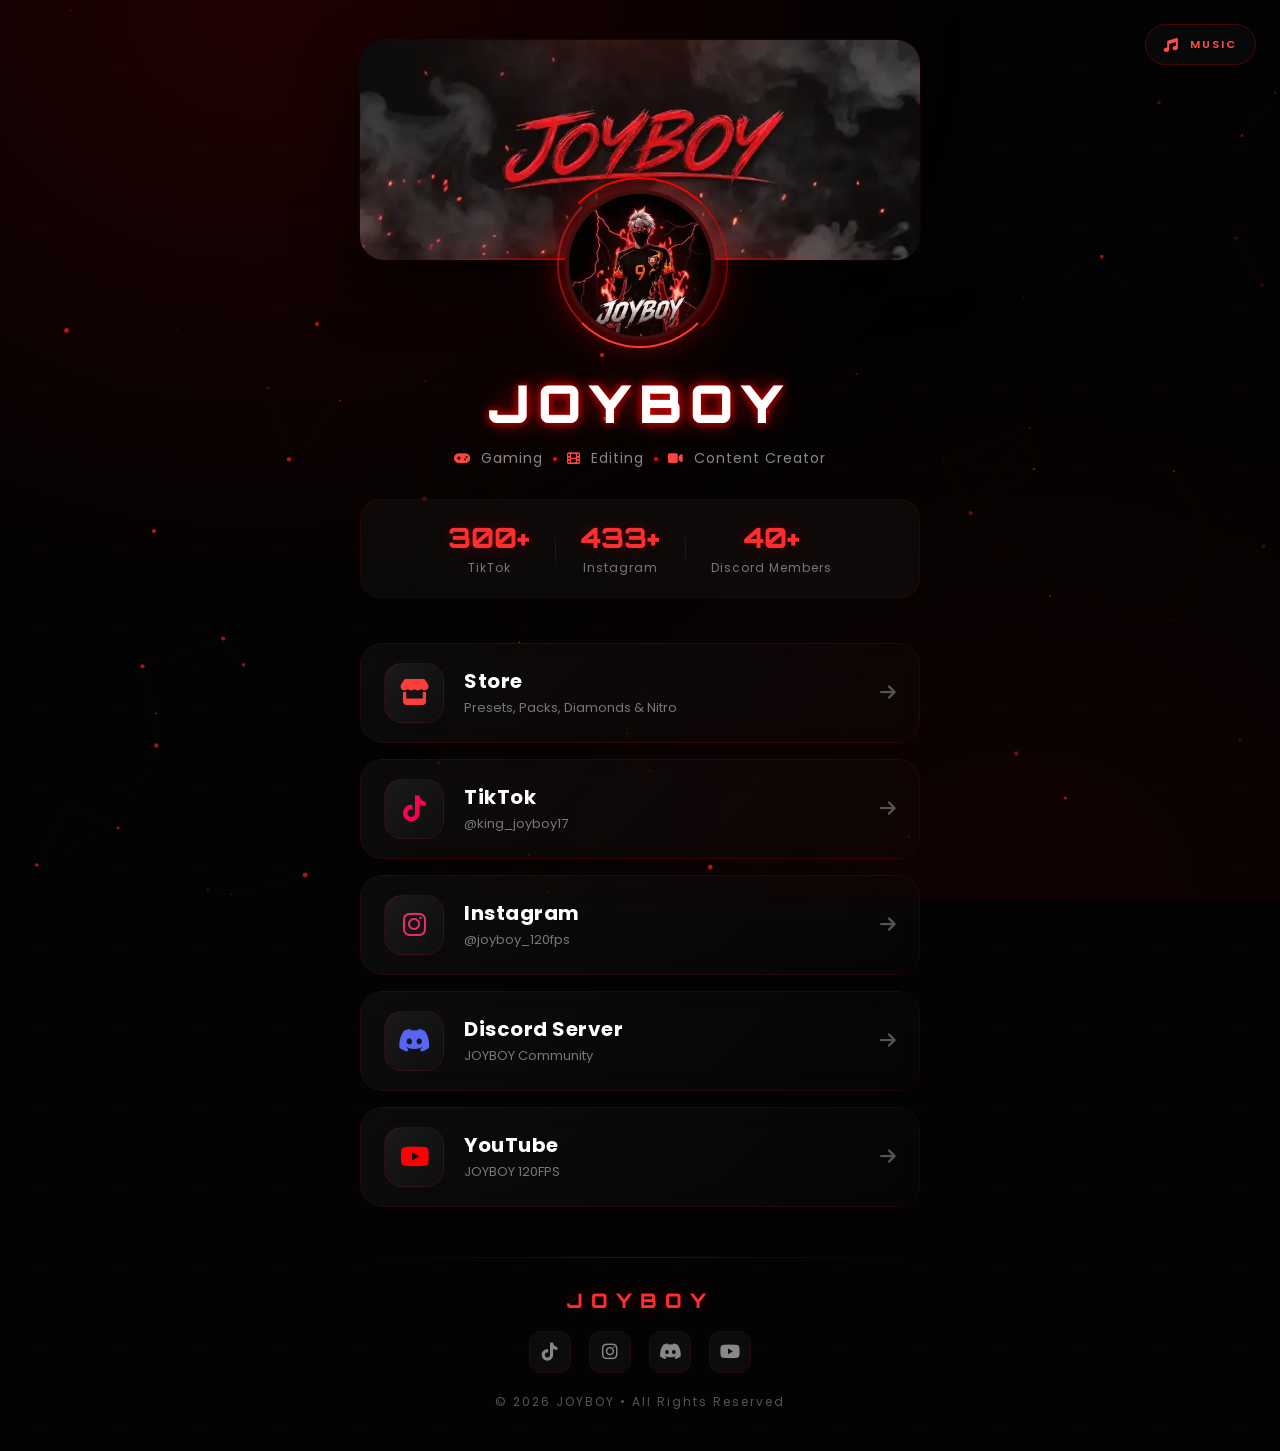
==== commit 445be242: "Add files via upload" ====
--- a/index.html
+++ b/index.html
@@ -216,8 +216,8 @@
     </button>
 
     <!-- Portfolio content (banner, profile photo, tagline, stats, links) -->
-    <script src="portfolio-data.js"></script>
-    <script src="portfolio.js"></script>
+    <script src="portfolio-data.js?v=3"></script>
+    <script src="portfolio.js?v=3"></script>
 
     <!-- JavaScript -->
     <script>
